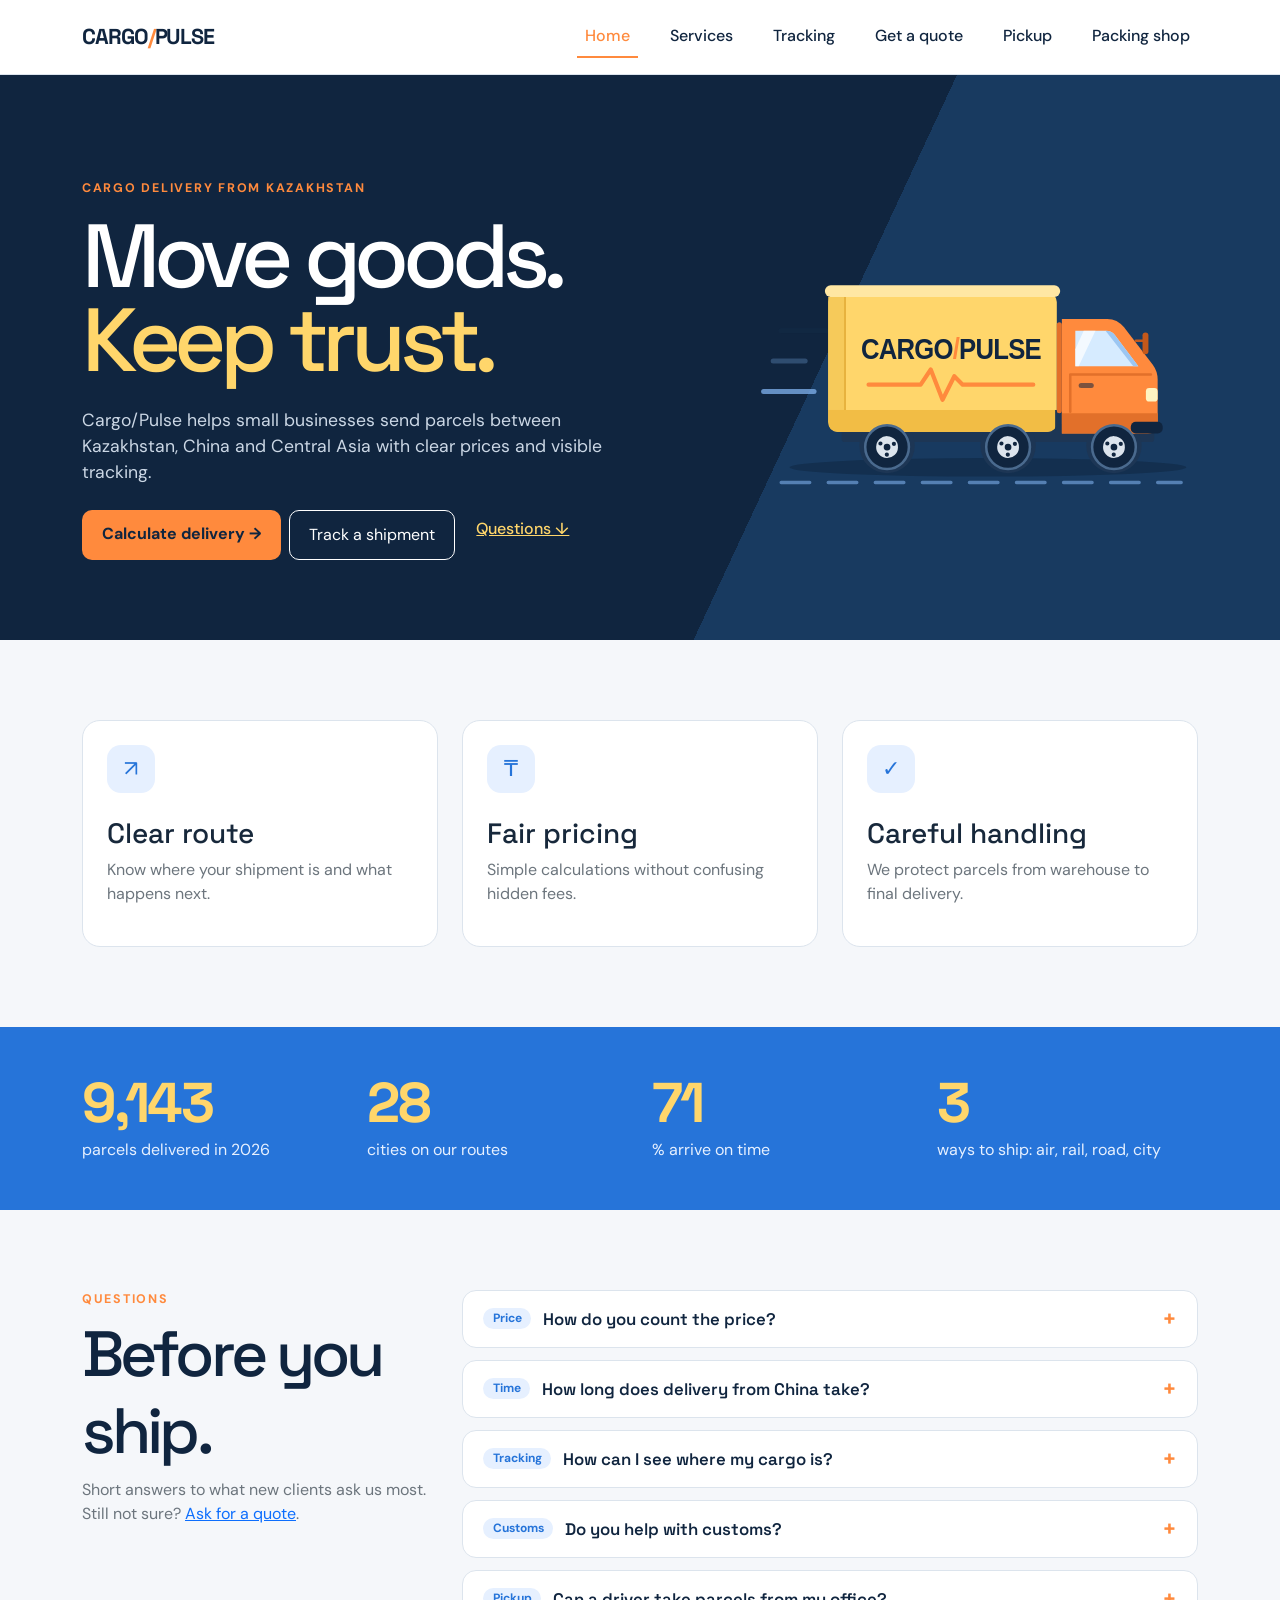
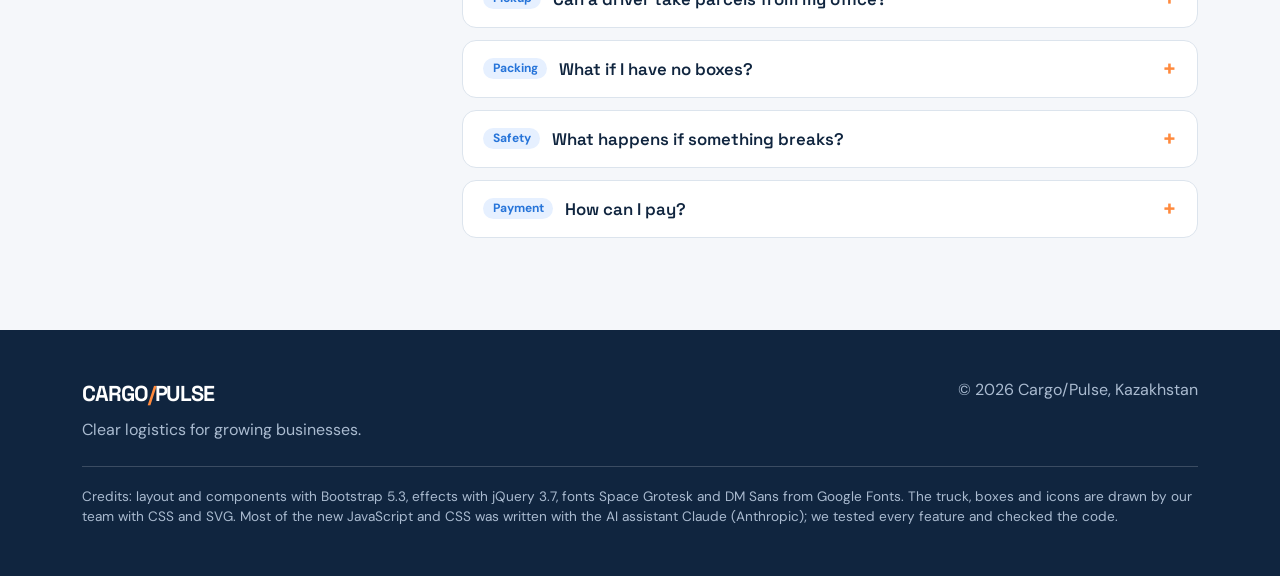
==== index.html @ 3cf1cf01 "Replace the truck on Home with a new SVG drawing" ====
<!doctype html>
<html lang="en">
<head>
    <meta charset="utf-8">
    <meta name="viewport" content="width=device-width, initial-scale=1">

    <meta
        name="description"
        content="Cargo/Pulse cargo delivery service for Kazakhstan and Central Asia"
    >

    <title>Home — Cargo/Pulse</title>

    <link
        href="https://cdn.jsdelivr.net/npm/bootstrap@5.3.3/dist/css/bootstrap.min.css"
        rel="stylesheet"
    >

    <link rel="icon" href="images/favicon.svg" type="image/svg+xml">

    <link rel="stylesheet" href="css/style.css">
    <link rel="stylesheet" href="css/home.css">
</head>

<body>

    <nav class="navbar navbar-expand-lg sticky-top" aria-label="Main navigation">
        <div class="container py-2">

            <a class="navbar-brand brand" href="index.html">
                CARGO<span>/</span>PULSE
            </a>

            <button
                class="navbar-toggler"
                type="button"
                data-bs-toggle="collapse"
                data-bs-target="#mainNav"
                aria-controls="mainNav"
                aria-expanded="false"
                aria-label="Open the menu"
            >
                <span class="navbar-toggler-icon"></span>
            </button>

            <div class="collapse navbar-collapse" id="mainNav">
                <div class="navbar-nav ms-auto main-navigation">
                    <a class="nav-link active" href="index.html" aria-current="page">
                        Home
                    </a>

                    <a class="nav-link" href="services.html">
                        Services
                    </a>

                    <a class="nav-link" href="tracking.html">
                        Tracking
                    </a>

                    <a class="nav-link" href="quote.html">
                        Get a quote
                    </a>

                    <a class="nav-link" href="pickup.html">
                        Pickup
                    </a>

                    <a class="nav-link" href="shop.html">
                        Packing shop
                    </a>
                </div>
            </div>

        </div>
    </nav>

    <main>

        <section class="hero">
            <div class="container">
                <div class="row align-items-center g-5">

                    <div class="col-lg-7">
                        <div class="eyebrow mb-3">
                            Cargo delivery from Kazakhstan
                        </div>

                        <h1>
                            Move goods.<br>
                            <span>Keep trust.</span>
                        </h1>

                        <p class="mt-4">
                            Cargo/Pulse helps small businesses send parcels
                            between Kazakhstan, China and Central Asia with
                            clear prices and visible tracking.
                        </p>

                        <div class="d-flex flex-wrap gap-2 mt-4">
                            <a class="btn btn-orange" href="quote.html">
                                Calculate delivery →
                            </a>

                            <a
                                class="btn btn-outline-light"
                                href="tracking.html"
                            >
                                Track a shipment
                            </a>

                            <a class="btn hero-link js-scroll" href="#faq">
                                Questions ↓
                            </a>
                        </div>
                    </div>

                    <div class="col-lg-5">
                        <div class="truck-art">
                            <img
                                src="images/truck.svg"
                                alt="Cargo/Pulse delivery truck with a yellow box and an orange cab"
                                width="520"
                                height="300"
                            >
                        </div>
                    </div>

                </div>
            </div>
        </section>

        <section class="section">
            <div class="container">
                <div class="row g-4">

                    <div class="col-md-4">
                        <div class="cardx">
                            <div class="icon" aria-hidden="true">
                                ↗
                            </div>

                            <h2 class="h3 mt-4">
                                Clear route
                            </h2>

                            <p class="text-secondary">
                                Know where your shipment is and what happens
                                next.
                            </p>
                        </div>
                    </div>

                    <div class="col-md-4">
                        <div class="cardx">
                            <div class="icon" aria-hidden="true">
                                ₸
                            </div>

                            <h2 class="h3 mt-4">
                                Fair pricing
                            </h2>

                            <p class="text-secondary">
                                Simple calculations without confusing hidden
                                fees.
                            </p>
                        </div>
                    </div>

                    <div class="col-md-4">
                        <div class="cardx">
                            <div class="icon" aria-hidden="true">
                                ✓
                            </div>

                            <h2 class="h3 mt-4">
                                Careful handling
                            </h2>

                            <p class="text-secondary">
                                We protect parcels from warehouse to final
                                delivery.
                            </p>
                        </div>
                    </div>

                </div>
            </div>
        </section>

        <section class="stats" aria-labelledby="statsTitle">
            <div class="container">
                <h2 class="visually-hidden" id="statsTitle">
                    Cargo/Pulse in numbers
                </h2>

                <div class="stats-grid">
                    <div class="stat">
                        <span class="stat-number" data-target="12480">0</span>
                        <span class="stat-label">parcels delivered in 2026</span>
                    </div>

                    <div class="stat">
                        <span class="stat-number" data-target="38">0</span>
                        <span class="stat-label">cities on our routes</span>
                    </div>

                    <div class="stat">
                        <span class="stat-number" data-target="97">0</span>
                        <span class="stat-label">% arrive on time</span>
                    </div>

                    <div class="stat">
                        <span class="stat-number" data-target="4">0</span>
                        <span class="stat-label">ways to ship: air, rail, road, city</span>
                    </div>
                </div>
            </div>
        </section>

        <section class="section" id="faq">
            <div class="container">
                <div class="row g-4">

                    <div class="col-lg-4">
                        <div class="eyebrow mb-2">
                            Questions
                        </div>

                        <h2 class="section-title">
                            Before you ship.
                        </h2>

                        <p class="text-secondary">
                            Short answers to what new clients ask us most.
                            Still not sure? <a href="quote.html">Ask for a quote</a>.
                        </p>
                    </div>

                    <div class="col-lg-8">
                        <div class="faq" id="faqList"></div>
                    </div>

                </div>
            </div>
        </section>

    </main>

    <footer class="footer">
        <div class="container">
            <div class="d-flex flex-column flex-md-row justify-content-between gap-3">
                <div>
                    <div class="brand footer-brand">
                        CARGO<span>/</span>PULSE
                    </div>

                    <div class="muted mt-2">
                        Clear logistics for growing businesses.
                    </div>
                </div>

                <div class="muted">
                    © 2026 Cargo/Pulse, Kazakhstan
                </div>
            </div>

            <p class="credits muted mb-0">
                Credits: layout and components with Bootstrap 5.3, effects with
                jQuery 3.7, fonts Space Grotesk and DM Sans from Google Fonts.
                The truck, boxes and icons are drawn by our team with CSS and SVG.
                Most of the new JavaScript and CSS was written with the AI
                assistant Claude (Anthropic); we tested every feature and checked the code.
            </p>
        </div>
    </footer>

    <button class="to-top" id="toTop" type="button" aria-label="Back to top">↑</button>

    <script src="https://cdn.jsdelivr.net/npm/bootstrap@5.3.3/dist/js/bootstrap.bundle.min.js"></script>
    <script src="https://code.jquery.com/jquery-3.7.1.min.js"></script>
    <script src="js/main.js"></script>
    <script src="js/home.js"></script>

</body>
</html>
---- css/style.css ----
@import url('https://fonts.googleapis.com/css2?family=DM+Sans:wght@400;500;700&family=Space+Grotesk:wght@500;600;700&display=swap');

:root {
    --navy: #10253f;
    --blue: #2674d9;
    --orange: #ff8a3d;
    --cream: #f5f7fa;
    --white: #ffffff;
    --text: #17283b;
    --muted: #667589;
    --line: #dce4ed;
    --yellow: #ffd66b;
    --error: #c2410c;
    --error-bg: #fff1e8;
    --success: #18794e;
    --success-bg: #e8f6ee;
    --success-line: #b7e2c9;
    --heading: #10253f;
    --surface: #ffffff;
    --deep: #10253f;
    --deep-2: #183a60;
    --on-deep: #ffffff;
    --on-deep-muted: #cbd7e5;
    --on-deep-faint: #aabbd0;
    --on-deep-line: rgba(255, 255, 255, 0.18);
    --on-accent: #10253f;
    --orange-hover: #ff9b5c;
    --orange-glow: rgba(255, 138, 61, 0.35);
    --orange-tint: #fff6ee;
    --soft-blue: #e6f0ff;
    --warn-text: #9b510f;
    --warn-bg: #fff0d9;
    --error-on-deep: #ffb48a;
    --focus-glow: rgba(38, 116, 217, 0.15);
    --check: #10253f;
    --link: #2674d9;
    --shadow: rgba(16, 37, 63, 0.1);
}

* {
    box-sizing: border-box;
}

body {
    margin: 0;
    background: var(--cream);
    color: var(--text);
    font-family: 'DM Sans', sans-serif;
}

h1,
h2,
h3,
.brand {
    font-family: 'Space Grotesk', sans-serif;
}

a:focus-visible,
button:focus-visible,
input:focus-visible,
select:focus-visible,
textarea:focus-visible,
[tabindex]:focus-visible,
.btn:focus-visible,
.nav-link:focus-visible,
.navbar-toggler:focus-visible {
    outline: 3px solid var(--blue);
    outline-offset: 3px;
    box-shadow: none;
}

.hero a:focus-visible {
    outline-color: var(--yellow);
}

.btn-orange:focus-visible,
.btn-orange:active {
    color: var(--navy) !important;
    background: var(--orange) !important;
}

.btn-outline-light:focus-visible,
.btn-outline-light:active {
    color: var(--white) !important;
    background: transparent !important;
}

.navbar {
    background: var(--white);
    border-bottom: 1px solid var(--line);
}

.brand {
    color: var(--navy) !important;
    font-size: 1.35rem;
    font-weight: 700;
    letter-spacing: -0.05em;
    text-decoration: none;
}

.brand span {
    color: var(--orange);
}

.footer-brand {
    color: var(--on-deep) !important;
}

.nav-link {
    color: var(--heading) !important;
    font-weight: 500;
    text-decoration: none;
    border-bottom: 2px solid transparent;
    transition: color 0.2s, border-color 0.2s;
}

.nav-link:hover {
    color: var(--orange) !important;
}

.nav-link.active {
    color: var(--orange) !important;
    border-bottom-color: var(--orange);
}

.main-navigation {
    display: flex;
    align-items: center;
    gap: 1.5rem;
}

.navbar-toggler {
    border: 1px solid var(--line);
    border-radius: 10px;
}

.navbar-toggler:focus {
    box-shadow: none;
}

.hero {
    overflow: hidden;
    padding: 6.5rem 0 5rem;
    color: var(--on-deep);
    background:
        linear-gradient(
            115deg,
            var(--deep) 0 62%,
            var(--deep-2) 62%
        );
}

.eyebrow {
    color: var(--orange);
    font-size: 0.78rem;
    font-weight: 700;
    letter-spacing: 0.14em;
    text-transform: uppercase;
}

.hero h1 {
    font-size: clamp(3rem, 7vw, 6.5rem);
    line-height: 0.94;
    letter-spacing: -0.07em;
}

.hero h1 span {
    color: var(--yellow);
}

.hero p {
    max-width: 550px;
    color: var(--on-deep-muted);
    font-size: 1.1rem;
}

.btn-orange {
    display: inline-block;
    padding: 0.8rem 1.25rem;
    border: 0;
    border-radius: 10px;
    color: var(--on-accent);
    background: var(--orange);
    font-weight: 700;
    text-decoration: none;
    transition: background 0.2s, transform 0.2s, box-shadow 0.2s;
}

.btn-orange:hover {
    color: var(--on-accent);
    background: var(--orange-hover);
    transform: translateY(-2px);
    box-shadow: 0 6px 16px var(--orange-glow);
}

.btn-orange:disabled {
    color: var(--muted);
    background: var(--line);
    transform: none;
    box-shadow: none;
}

.btn-outline-light {
    display: inline-block;
    padding: 0.75rem 1.2rem;
    border: 1px solid var(--on-deep);
    border-radius: 10px;
    color: var(--on-deep);
    text-decoration: none;
    transition: background 0.2s, color 0.2s;
}

.btn-outline-light:hover {
    color: var(--deep);
    background: var(--on-deep);
}

.btn-soft {
    padding: 0.5rem 0.95rem;
    border: 1px solid var(--line);
    border-radius: 999px;
    color: var(--heading);
    background: var(--surface);
    font-weight: 500;
    transition: border-color 0.2s, background 0.2s, color 0.2s;
}

.btn-soft:hover {
    border-color: var(--orange);
    color: var(--orange);
}

.btn-soft.selected {
    border-color: var(--heading);
    color: var(--surface);
    background: var(--heading);
}

.truck-art {
    margin: 0;
}

.truck-art img {
    display: block;
    width: 100%;
    max-width: 520px;
    height: auto;
    margin: 0 auto;
}

@media (prefers-reduced-motion: no-preference) {
    .truck-art img {
        animation: truck-arrive 0.9s ease-out both;
    }
}

@keyframes truck-arrive {
    from {
        opacity: 0;
        transform: translateX(-60px);
    }
}

.section {
    padding: 5rem 0;
}

.section-title {
    color: var(--heading);
    font-size: clamp(2.2rem, 5vw, 4rem);
    letter-spacing: -0.06em;
}

.cardx {
    height: 100%;
    padding: 1.5rem;
    border: 1px solid var(--line);
    border-radius: 18px;
    background: var(--surface);
    transition: 0.25s;
}

.cardx:hover {
    box-shadow: 0 12px 30px var(--shadow);
    transform: translateY(-6px);
}

form.cardx:hover,
.cardx.no-lift:hover {
    transform: none;
}

form.cardx {
    height: auto;
}

.icon {
    display: grid;
    width: 48px;
    height: 48px;
    place-items: center;
    border-radius: 14px;
    color: var(--blue);
    background: var(--soft-blue);
    font-size: 1.4rem;
}

.tag {
    display: inline-block;
    padding: 0.3rem 0.7rem;
    border-radius: 999px;
    color: var(--warn-text);
    background: var(--warn-bg);
    font-size: 0.78rem;
    font-weight: 700;
}

.price {
    color: var(--heading);
    font: 700 2rem 'Space Grotesk';
}

.form-label {
    color: var(--heading);
    font-weight: 500;
}

.form-control,
.form-select {
    padding: 0.8rem;
    border: 1px solid var(--line);
    border-radius: 10px;
}

.form-control:focus,
.form-select:focus {
    border-color: var(--blue);
    box-shadow: 0 0 0 0.2rem var(--focus-glow);
}

.form-control.is-invalid,
.form-select.is-invalid {
    border-color: var(--error);
    background-color: var(--error-bg);
}

.form-control.is-valid,
.form-select.is-valid {
    border-color: var(--success);
}

.form-control.is-invalid,
.form-control.is-valid {
    background-image: none;
}

.form-select.is-invalid,
.form-select.is-valid {
    --bs-form-select-bg-icon: none;
}

.form-check-input.is-invalid {
    border-color: var(--error);
}

.form-check-input:checked {
    border-color: var(--check);
    background-color: var(--check);
}

.invalid-feedback {
    color: var(--error);
    font-size: 0.88rem;
    font-weight: 500;
}

.success-box {
    display: none;
    padding: 1.25rem 1.5rem;
    border: 1px solid var(--success-line);
    border-left: 6px solid var(--success);
    border-radius: 14px;
    color: var(--success);
    background: var(--success-bg);
}

.success-box h2,
.success-box h3 {
    color: var(--success);
}

.empty-state {
    padding: 2.5rem 1.5rem;
    border: 2px dashed var(--line);
    border-radius: 18px;
    color: var(--muted);
    background: var(--surface);
    text-align: center;
}

.empty-state strong {
    display: block;
    margin-bottom: 0.35rem;
    color: var(--heading);
    font-family: 'Space Grotesk', sans-serif;
    font-size: 1.25rem;
}

.table {
    --bs-table-bg: transparent;
}

.table thead {
    color: var(--on-deep);
    background: var(--deep);
}

.table > :not(caption) > * > * {
    padding: 1rem;
}

.footer {
    padding: 3rem 0;
    color: var(--on-deep);
    background: var(--deep);
}

.muted {
    color: var(--muted);
}

.footer .muted {
    color: var(--on-deep-faint);
}

.credits {
    margin-top: 1.5rem;
    padding-top: 1.25rem;
    border-top: 1px solid var(--on-deep-line);
    font-size: 0.85rem;
}

.page-head {
    padding: 5rem 0 2rem;
    background: var(--surface);
}

.to-top {
    position: fixed;
    right: 1rem;
    bottom: 1rem;
    z-index: 20;
    display: none;
    width: 46px;
    height: 46px;
    border: 0;
    border-radius: 50%;
    color: var(--on-accent);
    background: var(--orange);
    font-size: 1.2rem;
    font-weight: 700;
    box-shadow: 0 6px 16px var(--shadow);
    transition: transform 0.2s;
}

.to-top:hover {
    transform: translateY(-3px);
}

@media (max-width: 991px) {
    .main-navigation {
        align-items: flex-start;
        gap: 0.25rem;
        padding: 0.75rem 0 0.5rem;
    }

    .nav-link.active {
        padding-left: 0.6rem !important;
        border-bottom-color: transparent;
        border-left: 3px solid var(--orange);
    }
}

@media (max-width: 767px) {
    .hero {
        padding: 4.5rem 0 3.5rem;
        background: var(--deep);
    }

    .hero h1 {
        font-size: 3.5rem;
    }

    .truck-art {
        margin-top: 2rem;
    }

    .truck-art img {
        max-width: 380px;
    }

    .section {
        padding: 3.5rem 0;
    }

    .page-head {
        padding: 3rem 0 1.5rem;
    }
}

@media (prefers-reduced-motion: reduce) {
    .cardx,
    .btn-orange {
        transition: none;
    }
}
---- css/home.css ----
.hero-link {
    color: var(--yellow);
    font-weight: 500;
    text-decoration: underline;
}

.hero-link:hover {
    color: var(--orange);
}

.stats {
    padding: 3rem 0;
    color: var(--white);
    background: var(--blue);
}

.stats-grid {
    display: grid;
    grid-template-columns: repeat(2, 1fr);
    gap: 1.5rem;
}

.stat {
    display: flex;
    flex-direction: column;
}

.stat-number {
    color: var(--yellow);
    font: 700 clamp(2.2rem, 6vw, 3.5rem) 'Space Grotesk', sans-serif;
    letter-spacing: -0.04em;
    line-height: 1;
}

.stat-label {
    margin-top: 0.4rem;
    color: #e6f0ff;
}

.faq-item {
    margin-bottom: 0.75rem;
    overflow: hidden;
    border: 1px solid var(--line);
    border-radius: 14px;
    background: var(--white);
    transition: border-color 0.2s;
}

.faq-item:hover {
    border-color: var(--orange);
}

.faq-item h3 {
    margin: 0;
    font-size: 1.05rem;
}

.faq-question {
    display: flex;
    align-items: center;
    gap: 0.75rem;
    width: 100%;
    padding: 1rem 1.25rem;
    border: 0;
    color: var(--navy);
    background: none;
    font-family: 'Space Grotesk', sans-serif;
    font-weight: 600;
    text-align: left;
}

.faq-topic {
    flex-shrink: 0;
    padding: 0.2rem 0.6rem;
    border-radius: 999px;
    color: var(--blue);
    background: #e6f0ff;
    font-family: 'DM Sans', sans-serif;
    font-size: 0.75rem;
    font-weight: 700;
}

.faq-sign {
    margin-left: auto;
    color: var(--orange);
    font-size: 1.5rem;
    line-height: 1;
    transition: transform 0.25s;
}

.faq-question[aria-expanded="true"] .faq-sign {
    transform: rotate(45deg);
}

.faq-answer {
    display: none;
    padding: 0 1.25rem 0.25rem;
    color: var(--muted);
}

@media (min-width: 768px) {
    .stats-grid {
        grid-template-columns: repeat(4, 1fr);
    }
}

@media (max-width: 575px) {
    .faq-topic {
        display: none;
    }
}
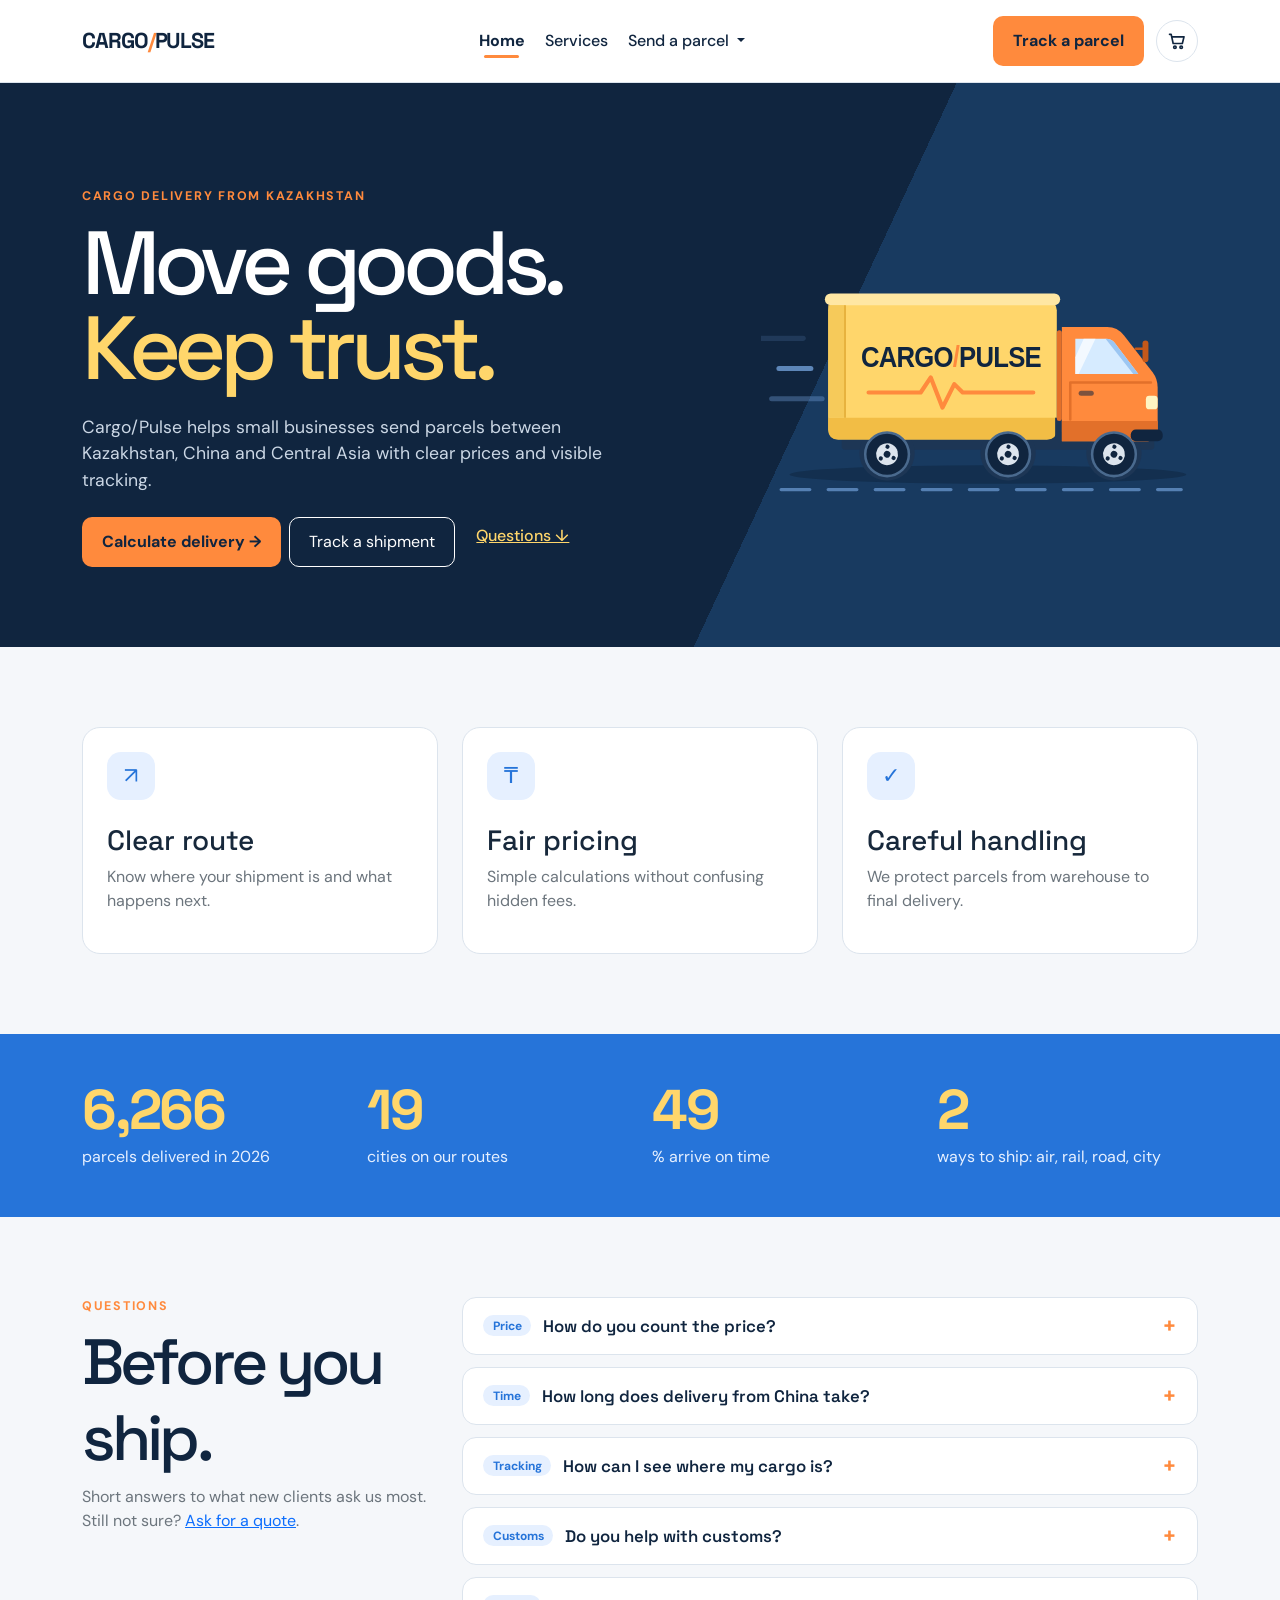
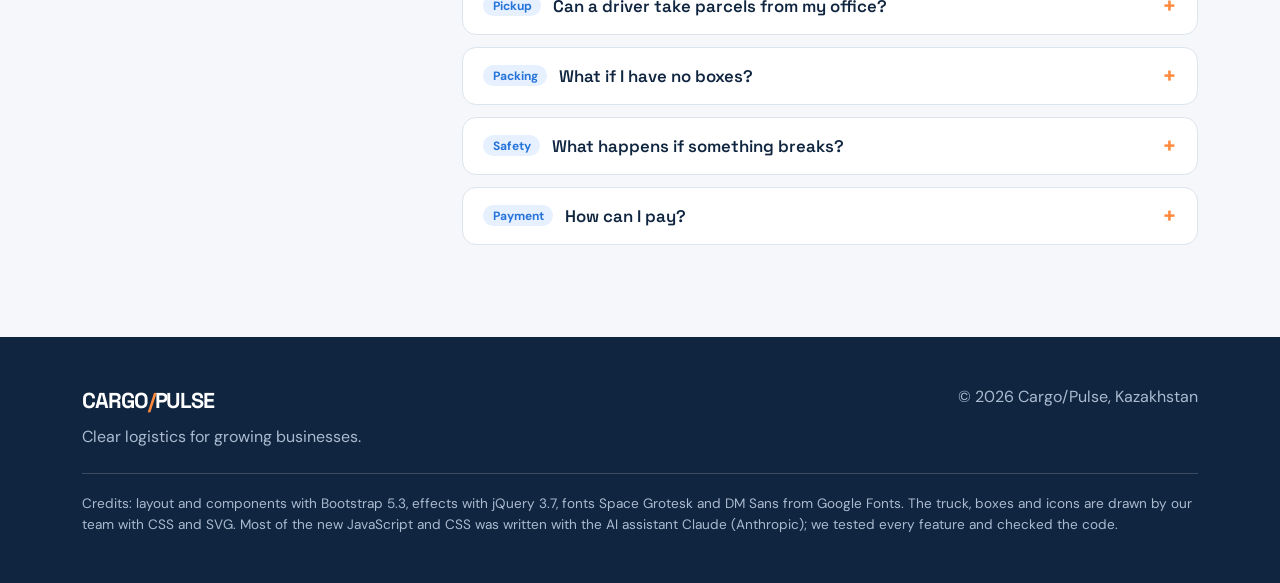
==== commit 633221a2: "Simplify the menu: Home, Services, Send a parcel and Track a parcel" ====
--- a/index.html
+++ b/index.html
@@ -24,50 +24,65 @@
 
 <body>
 
-    <nav class="navbar navbar-expand-lg sticky-top" aria-label="Main navigation">
+    <nav class="navbar navbar-expand-lg sticky-top site-nav" aria-label="Main menu">
         <div class="container py-2">
 
             <a class="navbar-brand brand" href="index.html">
                 CARGO<span>/</span>PULSE
             </a>
 
-            <button
-                class="navbar-toggler"
-                type="button"
-                data-bs-toggle="collapse"
-                data-bs-target="#mainNav"
-                aria-controls="mainNav"
-                aria-expanded="false"
-                aria-label="Open the menu"
-            >
-                <span class="navbar-toggler-icon"></span>
-            </button>
+            <div class="nav-tools order-lg-last">
+                <a class="tool-btn" href="shop.html#cartTitle">
+                    <svg viewBox="0 0 24 24" fill="none" stroke="currentColor" stroke-width="2" stroke-linecap="round" stroke-linejoin="round" aria-hidden="true">
+                        <path d="M3 4h2l2.4 11h11l2-8H6.2"/>
+                        <circle cx="9.5" cy="19.5" r="1.5"/>
+                        <circle cx="17" cy="19.5" r="1.5"/>
+                    </svg>
+                    <span class="visually-hidden">Cart</span>
+                </a>
+
+                <button class="navbar-toggler" type="button" data-bs-toggle="collapse" data-bs-target="#mainNav" aria-controls="mainNav" aria-expanded="false" aria-label="Open the menu">
+                    <span class="navbar-toggler-icon"></span>
+                </button>
+            </div>
 
             <div class="collapse navbar-collapse" id="mainNav">
-                <div class="navbar-nav ms-auto main-navigation">
-                    <a class="nav-link active" href="index.html" aria-current="page">
-                        Home
-                    </a>
-
-                    <a class="nav-link" href="services.html">
-                        Services
-                    </a>
-
-                    <a class="nav-link" href="tracking.html">
-                        Tracking
-                    </a>
-
-                    <a class="nav-link" href="quote.html">
-                        Get a quote
-                    </a>
-
-                    <a class="nav-link" href="pickup.html">
-                        Pickup
-                    </a>
-
-                    <a class="nav-link" href="shop.html">
-                        Packing shop
-                    </a>
+                <ul class="navbar-nav mx-lg-auto">
+                    <li class="nav-item">
+                        <a class="nav-link active" href="index.html" aria-current="page">Home</a>
+                    </li>
+                    <li class="nav-item">
+                        <a class="nav-link" href="services.html">Services</a>
+                    </li>
+                    <li class="nav-item dropdown">
+                        <button class="nav-link dropdown-toggle" type="button" data-bs-toggle="dropdown" aria-expanded="false">
+                            Send a parcel
+                        </button>
+                        <ul class="dropdown-menu">
+                            <li>
+                                <a class="dropdown-item" href="quote.html">
+                                    Get a price
+                                    <small>See the cost before you send</small>
+                                </a>
+                            </li>
+                            <li>
+                                <a class="dropdown-item" href="pickup.html">
+                                    Book a pickup
+                                    <small>A courier comes to your door</small>
+                                </a>
+                            </li>
+                            <li>
+                                <a class="dropdown-item" href="shop.html">
+                                    Packing shop
+                                    <small>Boxes, tape and bubble wrap</small>
+                                </a>
+                            </li>
+                        </ul>
+                    </li>
+                </ul>
+
+                <div class="nav-actions">
+                    <a class="btn btn-orange nav-cta" href="tracking.html">Track a parcel</a>
                 </div>
             </div>
 
--- a/css/style.css
+++ b/css/style.css
@@ -35,6 +35,8 @@
     --check: #10253f;
     --link: #2674d9;
     --shadow: rgba(16, 37, 63, 0.1);
+    --nav-hover: #eef4fb;
+    --nav-toggler-icon: url("data:image/svg+xml,%3csvg xmlns='http://www.w3.org/2000/svg' viewBox='0 0 30 30'%3e%3cpath stroke='%2310253f' stroke-linecap='round' stroke-width='2.4' d='M5 8h20M5 15h20M5 22h20'/%3e%3c/svg%3e");
 }
 
 * {
@@ -85,51 +87,148 @@
     background: transparent !important;
 }
 
-.navbar {
-    background: var(--white);
+.site-nav {
+    --bs-navbar-color: var(--heading);
+    --bs-navbar-hover-color: var(--heading);
+    --bs-navbar-active-color: var(--heading);
+    --bs-navbar-toggler-icon-bg: var(--nav-toggler-icon);
+    background: var(--surface);
     border-bottom: 1px solid var(--line);
 }
 
 .brand {
-    color: var(--navy) !important;
+    color: var(--heading);
     font-size: 1.35rem;
     font-weight: 700;
     letter-spacing: -0.05em;
     text-decoration: none;
 }
 
+.brand:hover {
+    color: var(--heading);
+}
+
 .brand span {
     color: var(--orange);
 }
 
-.footer-brand {
-    color: var(--on-deep) !important;
-}
-
-.nav-link {
-    color: var(--heading) !important;
+.footer-brand,
+.footer-brand:hover {
+    color: var(--on-deep);
+}
+
+.site-nav .nav-link {
+    position: relative;
+    padding: 0.5rem 0.85rem;
+    border-radius: 10px;
+    color: var(--heading);
     font-weight: 500;
-    text-decoration: none;
-    border-bottom: 2px solid transparent;
-    transition: color 0.2s, border-color 0.2s;
-}
-
-.nav-link:hover {
-    color: var(--orange) !important;
-}
-
-.nav-link.active {
-    color: var(--orange) !important;
-    border-bottom-color: var(--orange);
-}
-
-.main-navigation {
+}
+
+.site-nav .nav-link:hover,
+.site-nav .nav-link.show {
+    background: var(--nav-hover);
+}
+
+.site-nav .nav-link.active {
+    font-weight: 700;
+}
+
+.site-nav .nav-link.active::before {
+    position: absolute;
+    right: 0.85rem;
+    bottom: 0.15rem;
+    left: 0.85rem;
+    height: 3px;
+    border-radius: 3px;
+    background: var(--orange);
+    content: '';
+}
+
+.site-nav .dropdown-menu {
+    --bs-dropdown-bg: var(--surface);
+    --bs-dropdown-border-color: var(--line);
+    --bs-dropdown-link-color: var(--heading);
+    --bs-dropdown-link-hover-color: var(--heading);
+    --bs-dropdown-link-hover-bg: var(--nav-hover);
+    --bs-dropdown-link-active-color: var(--heading);
+    --bs-dropdown-link-active-bg: var(--nav-hover);
+    min-width: 17rem;
+    padding: 0.5rem;
+    border-radius: 14px;
+    box-shadow: 0 12px 30px var(--shadow);
+}
+
+.site-nav .dropdown-item {
+    padding: 0.6rem 0.8rem;
+    border-left: 3px solid transparent;
+    border-radius: 10px;
+    font-weight: 700;
+    white-space: normal;
+}
+
+.site-nav .dropdown-item small {
+    display: block;
+    color: var(--muted);
+    font-weight: 400;
+}
+
+.site-nav .dropdown-item.active {
+    border-left-color: var(--orange);
+}
+
+.nav-actions {
     display: flex;
     align-items: center;
-    gap: 1.5rem;
+    gap: 0.5rem;
+}
+
+.nav-cta {
+    padding: 0.55rem 1.1rem;
+}
+
+.nav-cta.active {
+    border-color: transparent;
+    color: var(--on-accent);
+    background: var(--orange);
+    box-shadow: 0 0 0 3px var(--surface), 0 0 0 5px var(--orange);
+}
+
+.nav-tools {
+    display: flex;
+    align-items: center;
+    gap: 0.4rem;
+    margin-left: auto;
+}
+
+.tool-btn {
+    position: relative;
+    display: inline-flex;
+    align-items: center;
+    justify-content: center;
+    width: 42px;
+    height: 42px;
+    padding: 0;
+    border: 1px solid var(--line);
+    border-radius: 50%;
+    color: var(--heading);
+    background: transparent;
+}
+
+.tool-btn:hover {
+    color: var(--heading);
+    background: var(--nav-hover);
+}
+
+.tool-btn svg {
+    width: 20px;
+    height: 20px;
 }
 
 .navbar-toggler {
+    width: 42px;
+    height: 42px;
+    padding: 0;
     border: 1px solid var(--line);
     border-radius: 10px;
 }
@@ -467,17 +566,49 @@
     transform: translateY(-3px);
 }
 
-@media (max-width: 991px) {
-    .main-navigation {
-        align-items: flex-start;
+@media (min-width: 992px) {
+    .site-nav .navbar-nav {
         gap: 0.25rem;
+    }
+
+    .nav-tools {
+        margin-left: 0.75rem;
+    }
+}
+
+@media (max-width: 991.98px) {
+    .site-nav .navbar-collapse {
         padding: 0.75rem 0 0.5rem;
     }
 
-    .nav-link.active {
-        padding-left: 0.6rem !important;
-        border-bottom-color: transparent;
-        border-left: 3px solid var(--orange);
+    .site-nav .nav-link {
+        padding-left: 1rem;
+    }
+
+    .site-nav .nav-link.active::before {
+        top: 0.5rem;
+        right: auto;
+        bottom: 0.5rem;
+        left: 0;
+        width: 3px;
+        height: auto;
+    }
+
+    .site-nav .dropdown-menu {
+        margin: 0.25rem 0 0.5rem;
+        box-shadow: none;
+    }
+
+    .nav-actions {
+        flex-direction: column;
+        align-items: stretch;
+        margin-top: 0.5rem;
+        padding-top: 0.75rem;
+        border-top: 1px solid var(--line);
+    }
+
+    .nav-cta {
+        text-align: center;
     }
 }
 
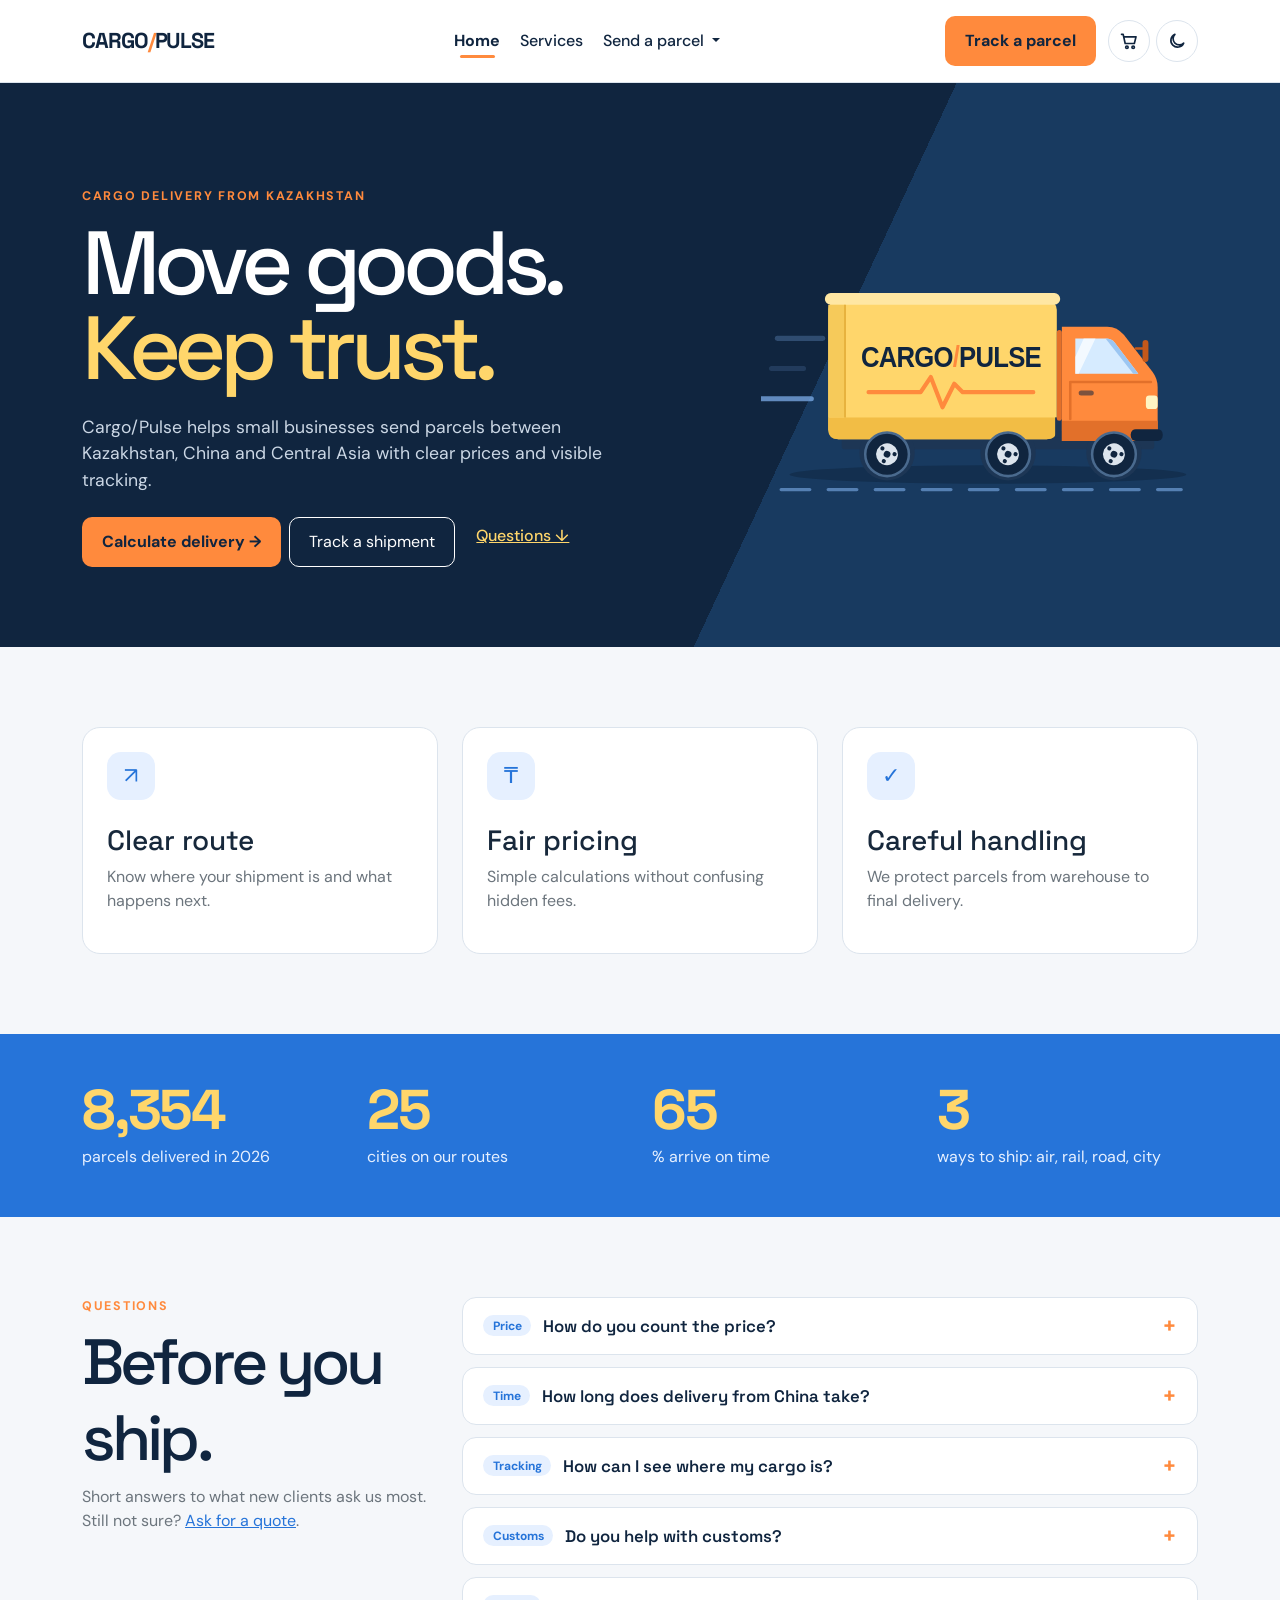
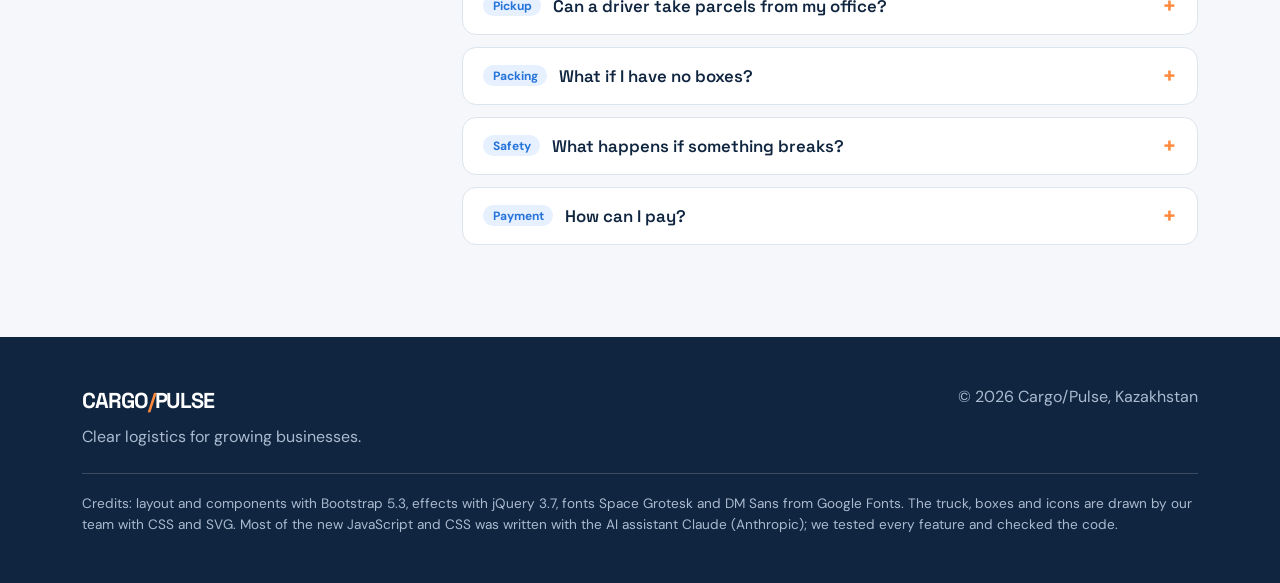
==== commit 0e3740e5: "Add the light and dark mode button to every page" ====
--- a/index.html
+++ b/index.html
@@ -20,6 +20,8 @@
 
     <link rel="stylesheet" href="css/style.css">
     <link rel="stylesheet" href="css/home.css">
+
+    <script src="js/theme.js"></script>
 </head>
 
 <body>
@@ -40,6 +42,16 @@
                     </svg>
                     <span class="visually-hidden">Cart</span>
                 </a>
+
+                <button class="tool-btn theme-toggle" id="themeToggle" type="button" aria-label="Dark mode" aria-pressed="false">
+                    <svg class="icon-moon" viewBox="0 0 24 24" fill="none" stroke="currentColor" stroke-width="2" stroke-linecap="round" stroke-linejoin="round" aria-hidden="true">
+                        <path d="M20 14.5A8 8 0 1 1 9.5 4a6.5 6.5 0 0 0 10.5 10.5z"/>
+                    </svg>
+                    <svg class="icon-sun" viewBox="0 0 24 24" fill="none" stroke="currentColor" stroke-width="2" stroke-linecap="round" aria-hidden="true">
+                        <circle cx="12" cy="12" r="4"/>
+                        <path d="M12 2v2M12 20v2M2 12h2M20 12h2M4.9 4.9l1.4 1.4M17.7 17.7l1.4 1.4M4.9 19.1l1.4-1.4M17.7 6.3l1.4-1.4"/>
+                    </svg>
+                </button>
 
                 <button class="navbar-toggler" type="button" data-bs-toggle="collapse" data-bs-target="#mainNav" aria-controls="mainNav" aria-expanded="false" aria-label="Open the menu">
                     <span class="navbar-toggler-icon"></span>
--- a/css/style.css
+++ b/css/style.css
@@ -39,6 +39,32 @@
     --nav-toggler-icon: url("data:image/svg+xml,%3csvg xmlns='http://www.w3.org/2000/svg' viewBox='0 0 30 30'%3e%3cpath stroke='%2310253f' stroke-linecap='round' stroke-width='2.4' d='M5 8h20M5 15h20M5 22h20'/%3e%3c/svg%3e");
 }
 
+html[data-theme="dark"] {
+    --cream: #0b1626;
+    --text: #d5dfea;
+    --muted: #9aabbf;
+    --line: #263a52;
+    --heading: #eef3f9;
+    --surface: #12223a;
+    --deep: #0f223b;
+    --deep-2: #17365a;
+    --orange-tint: #2a2018;
+    --soft-blue: #1a3152;
+    --warn-text: #ffc58f;
+    --warn-bg: #3a2914;
+    --error: #ff8f66;
+    --error-bg: #3a1d14;
+    --success: #5dd39b;
+    --success-bg: #10301f;
+    --success-line: #25603f;
+    --focus-glow: rgba(127, 178, 255, 0.25);
+    --check: #4d93ef;
+    --link: #7fb2ff;
+    --shadow: rgba(0, 0, 0, 0.45);
+    --nav-hover: #1a2d47;
+    --nav-toggler-icon: url("data:image/svg+xml,%3csvg xmlns='http://www.w3.org/2000/svg' viewBox='0 0 30 30'%3e%3cpath stroke='%23eef3f9' stroke-linecap='round' stroke-width='2.4' d='M5 8h20M5 15h20M5 22h20'/%3e%3c/svg%3e");
+}
+
 * {
     box-sizing: border-box;
 }
@@ -225,6 +251,25 @@
     height: 20px;
 }
 
+.theme-toggle .icon-sun,
+html[data-theme="dark"] .theme-toggle .icon-moon {
+    display: none;
+}
+
+html[data-theme="dark"] .theme-toggle .icon-sun {
+    display: block;
+}
+
+.form-control,
+.form-select {
+    color: var(--text);
+    background-color: var(--surface);
+}
+
+a {
+    color: var(--link);
+}
+
 .navbar-toggler {
     width: 42px;
     height: 42px;
@@ -399,7 +444,7 @@
     height: 48px;
     place-items: center;
     border-radius: 14px;
-    color: var(--blue);
+    color: var(--link);
     background: var(--soft-blue);
     font-size: 1.4rem;
 }
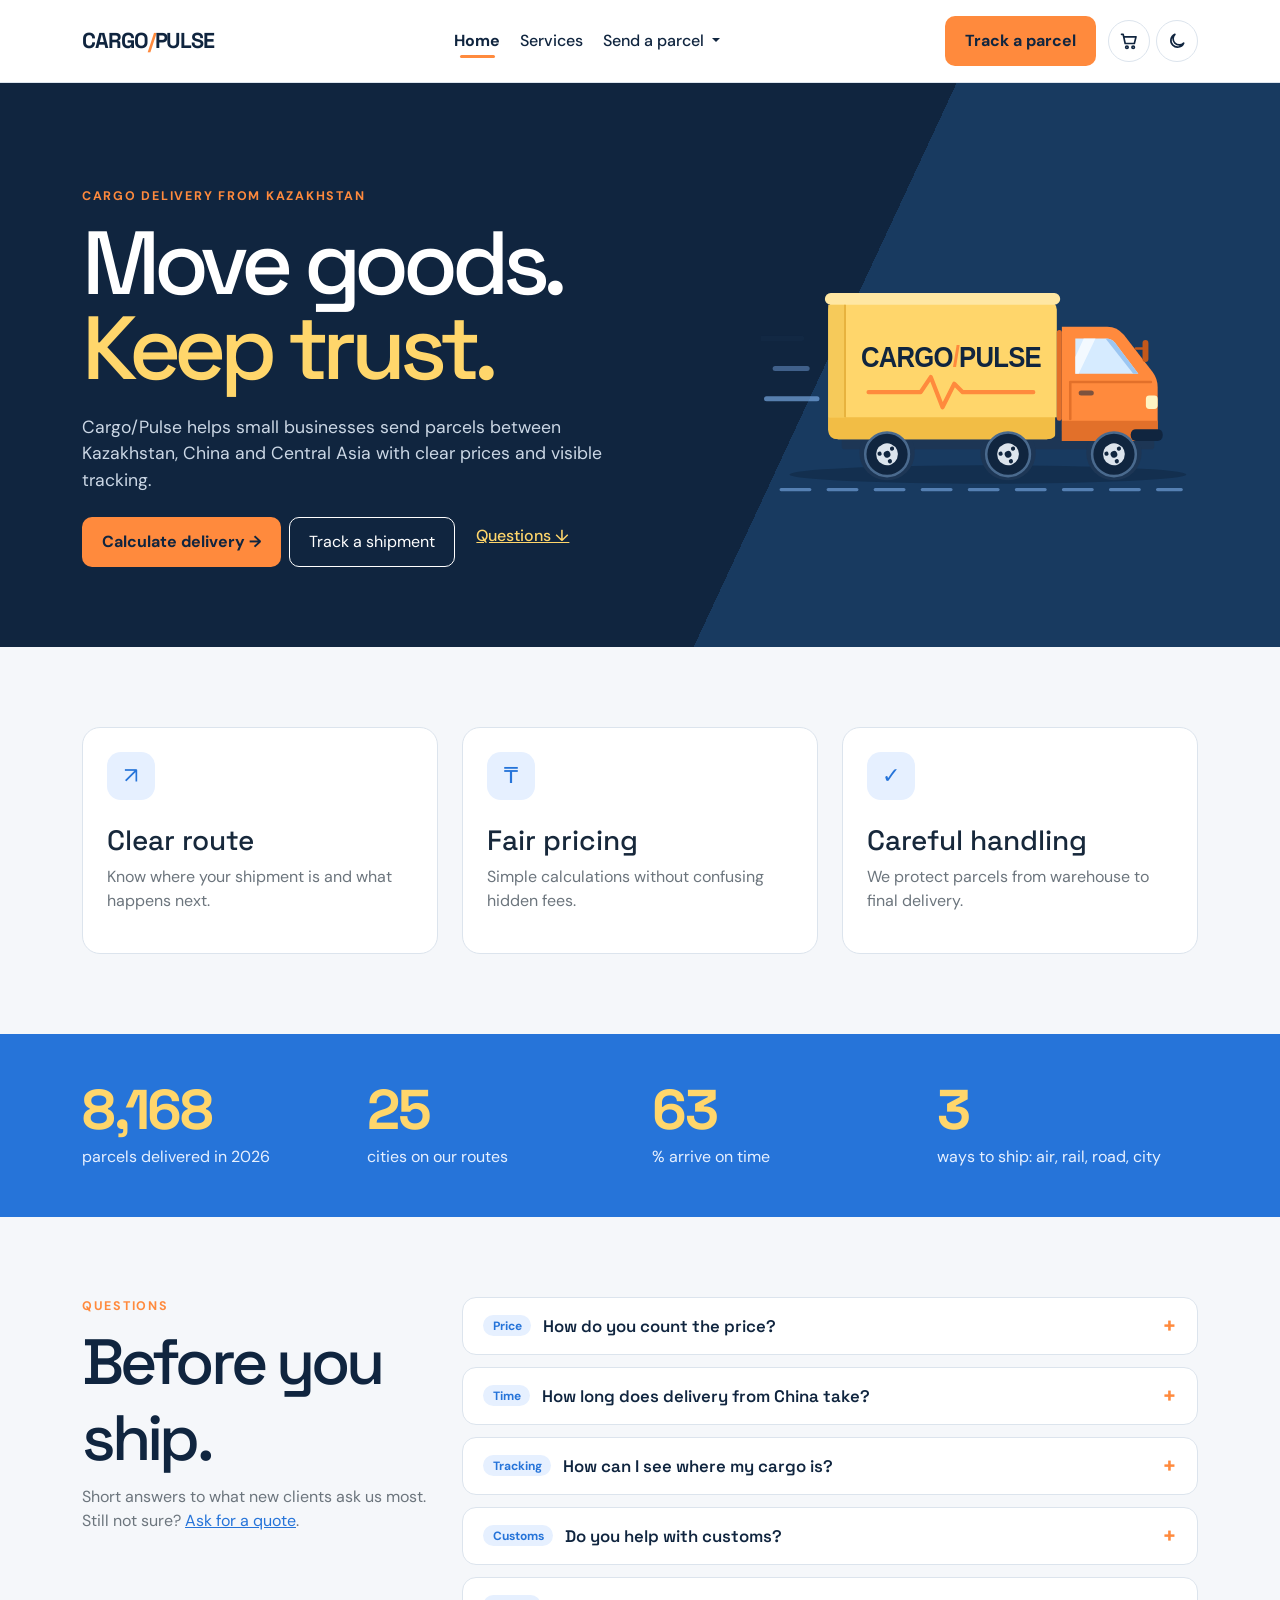
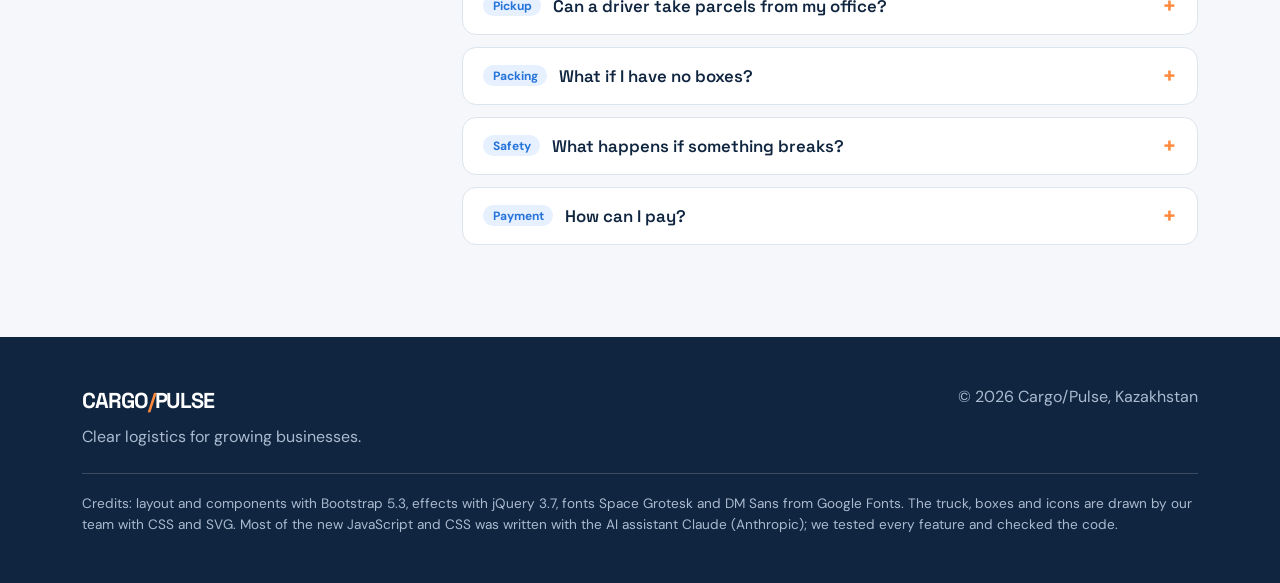
==== commit de9dc3cc: "Save the shop cart, add Clear cart and show the cart count in the menu" ====
--- a/index.html
+++ b/index.html
@@ -40,7 +40,8 @@
                         <circle cx="9.5" cy="19.5" r="1.5"/>
                         <circle cx="17" cy="19.5" r="1.5"/>
                     </svg>
-                    <span class="visually-hidden">Cart</span>
+                    <span class="visually-hidden">Cart, items:</span>
+                    <span class="cart-count" id="navCartCount">0</span>
                 </a>
 
                 <button class="tool-btn theme-toggle" id="themeToggle" type="button" aria-label="Dark mode" aria-pressed="false">
--- a/css/style.css
+++ b/css/style.css
@@ -251,6 +251,23 @@
     height: 20px;
 }
 
+.cart-count {
+    position: absolute;
+    top: -5px;
+    right: -6px;
+    min-width: 20px;
+    height: 20px;
+    padding: 0 5px;
+    border: 2px solid var(--surface);
+    border-radius: 999px;
+    color: var(--on-accent);
+    background: var(--orange);
+    font-size: 0.7rem;
+    font-weight: 700;
+    line-height: 16px;
+    text-align: center;
+}
+
 .theme-toggle .icon-sun,
 html[data-theme="dark"] .theme-toggle .icon-moon {
     display: none;
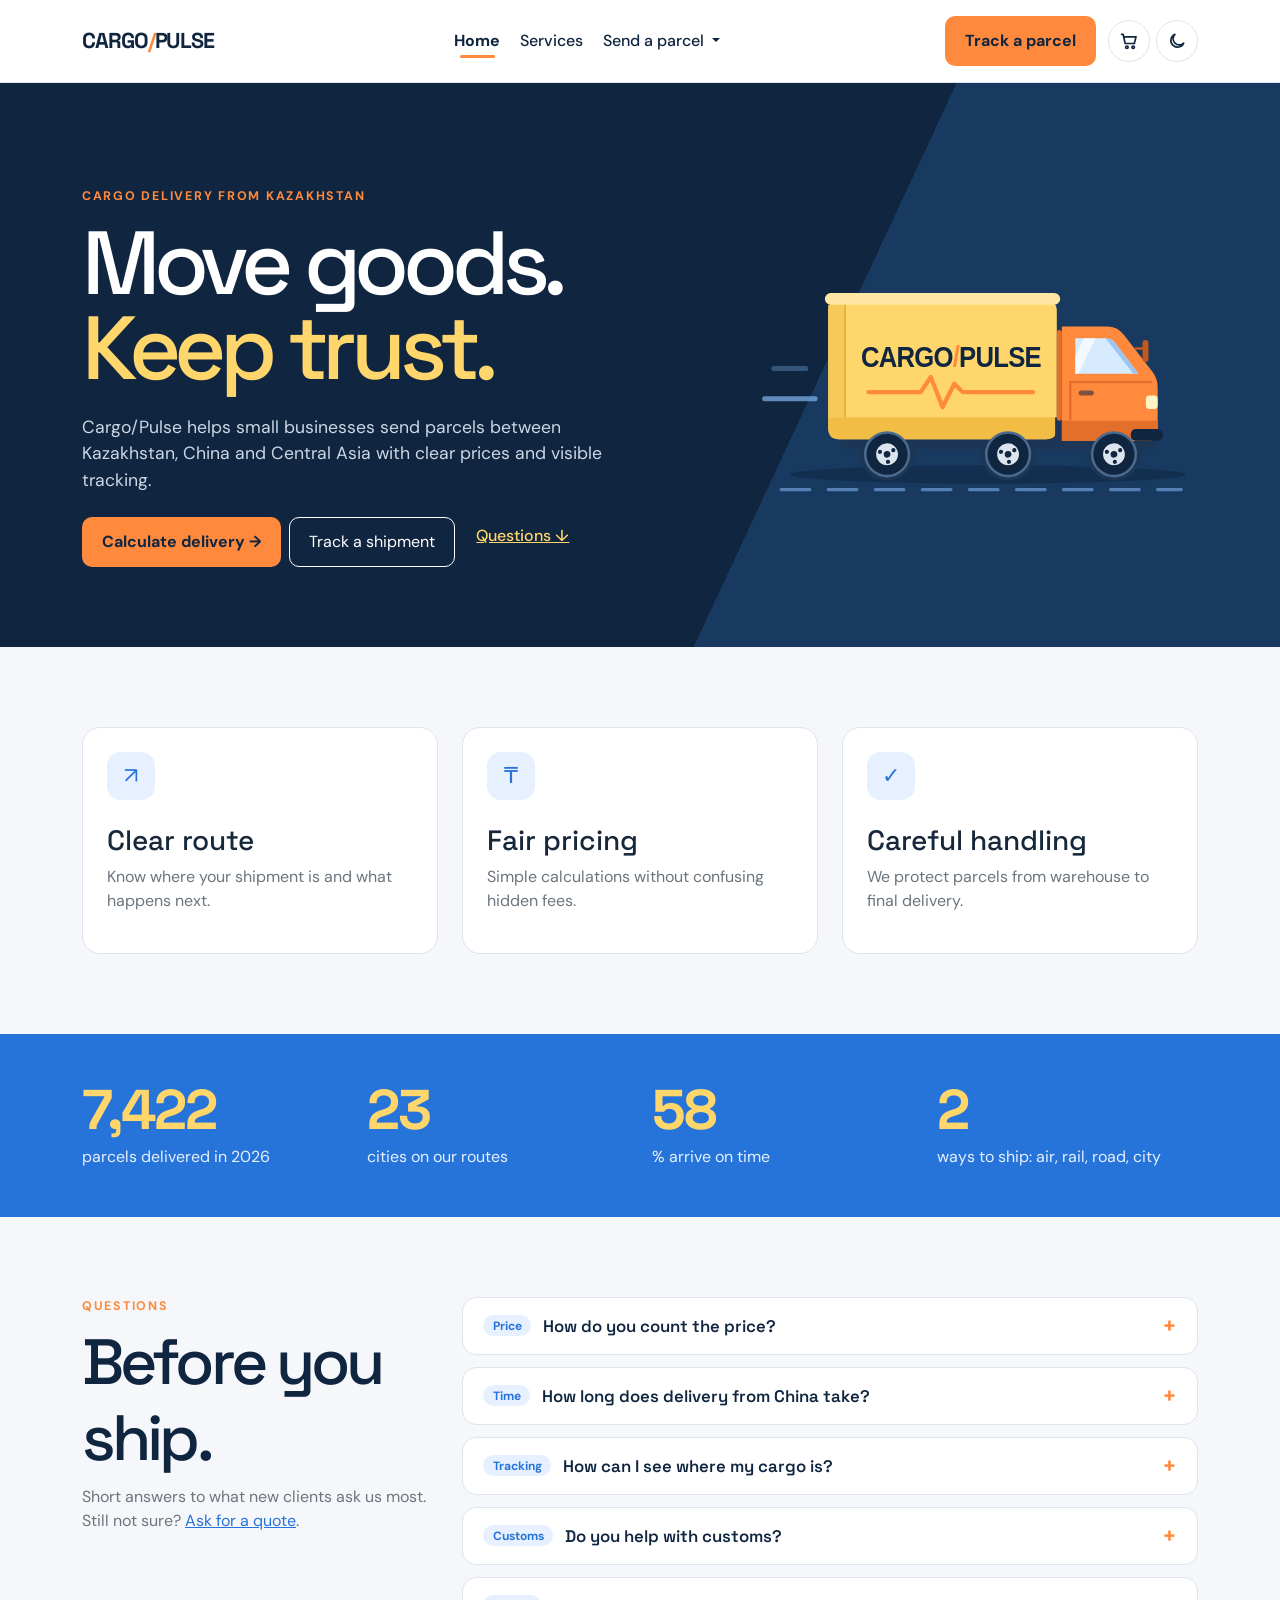
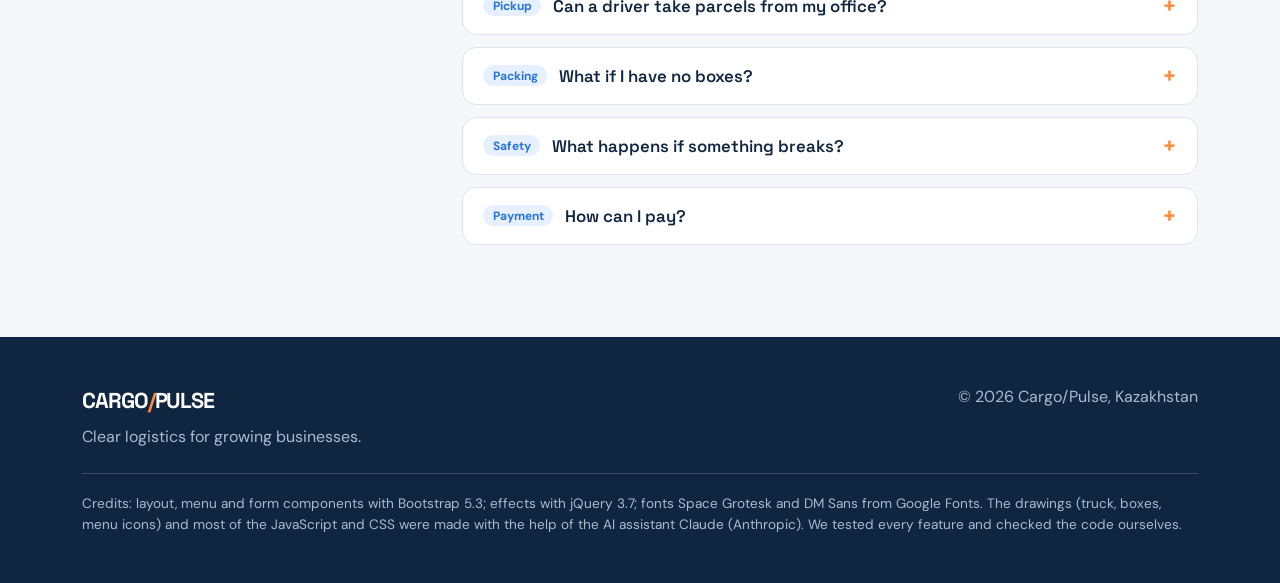
==== commit 56315ffb: "Update the credits and the README for the Final" ====
--- a/index.html
+++ b/index.html
@@ -294,11 +294,11 @@
             </div>
 
             <p class="credits muted mb-0">
-                Credits: layout and components with Bootstrap 5.3, effects with
-                jQuery 3.7, fonts Space Grotesk and DM Sans from Google Fonts.
-                The truck, boxes and icons are drawn by our team with CSS and SVG.
-                Most of the new JavaScript and CSS was written with the AI
-                assistant Claude (Anthropic); we tested every feature and checked the code.
+                Credits: layout, menu and form components with Bootstrap 5.3; effects
+                with jQuery 3.7; fonts Space Grotesk and DM Sans from Google Fonts.
+                The drawings (truck, boxes, menu icons) and most of the JavaScript
+                and CSS were made with the help of the AI assistant Claude (Anthropic).
+                We tested every feature and checked the code ourselves.
             </p>
         </div>
     </footer>
--- a/css/style.css
+++ b/css/style.css
@@ -92,7 +92,7 @@
 .btn:focus-visible,
 .nav-link:focus-visible,
 .navbar-toggler:focus-visible {
-    outline: 3px solid var(--blue);
+    outline: 3px solid var(--link);
     outline-offset: 3px;
     box-shadow: none;
 }
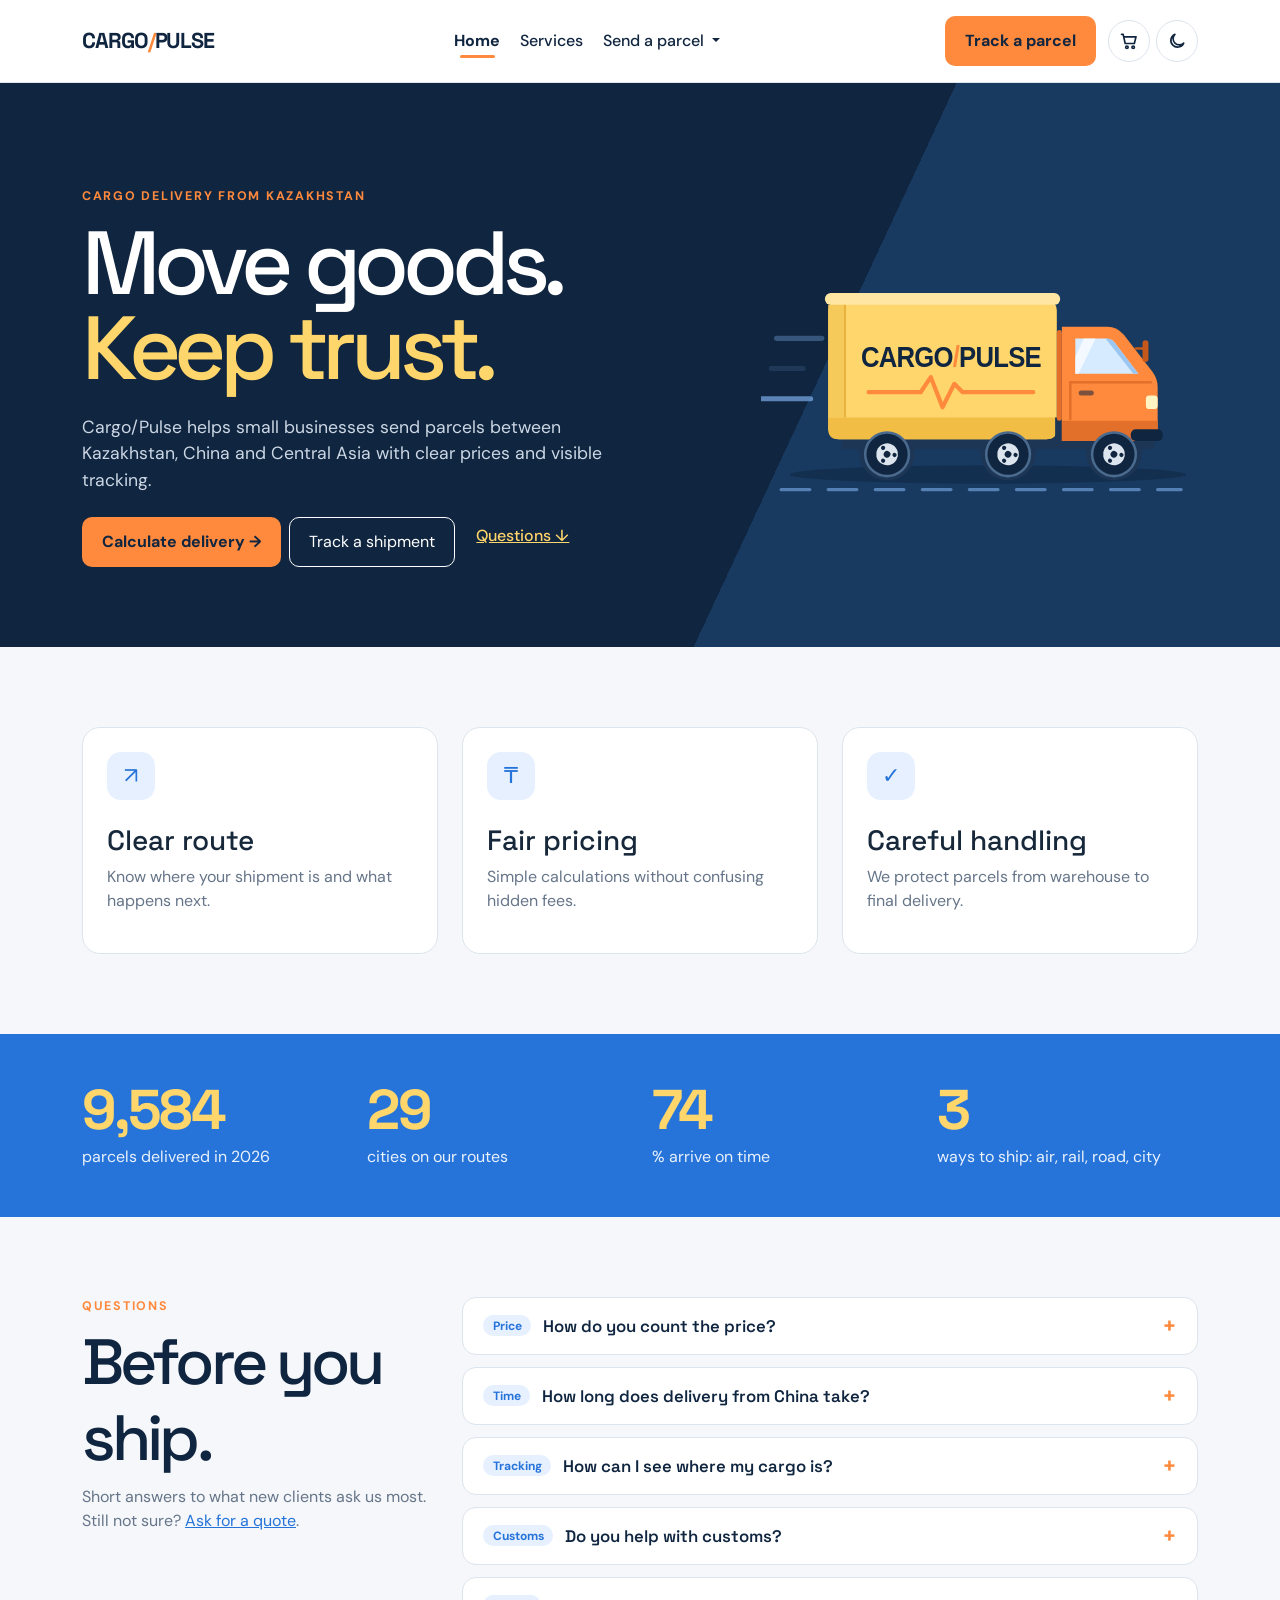
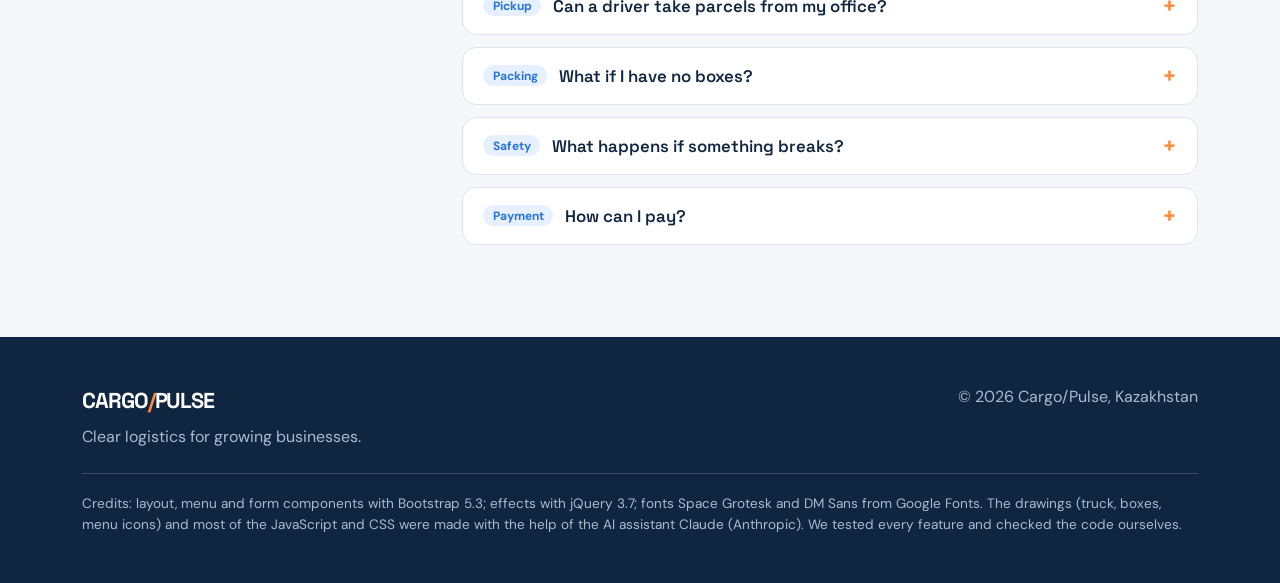
==== commit 787c9e02: "Use colour variables on Home, Services, Tracking and Quote for dark mode" ====
--- a/index.html
+++ b/index.html
@@ -171,7 +171,7 @@
                                 Clear route
                             </h2>
 
-                            <p class="text-secondary">
+                            <p class="muted">
                                 Know where your shipment is and what happens
                                 next.
                             </p>
@@ -188,7 +188,7 @@
                                 Fair pricing
                             </h2>
 
-                            <p class="text-secondary">
+                            <p class="muted">
                                 Simple calculations without confusing hidden
                                 fees.
                             </p>
@@ -205,7 +205,7 @@
                                 Careful handling
                             </h2>
 
-                            <p class="text-secondary">
+                            <p class="muted">
                                 We protect parcels from warehouse to final
                                 delivery.
                             </p>
@@ -259,7 +259,7 @@
                             Before you ship.
                         </h2>
 
-                        <p class="text-secondary">
+                        <p class="muted">
                             Short answers to what new clients ask us most.
                             Still not sure? <a href="quote.html">Ask for a quote</a>.
                         </p>
--- a/css/home.css
+++ b/css/home.css
@@ -10,7 +10,7 @@
 
 .stats {
     padding: 3rem 0;
-    color: var(--white);
+    color: var(--on-deep);
     background: var(--blue);
 }
 
@@ -34,7 +34,7 @@
 
 .stat-label {
     margin-top: 0.4rem;
-    color: #e6f0ff;
+    color: color-mix(in srgb, var(--on-deep) 90%, var(--blue));
 }
 
 .faq-item {
@@ -42,7 +42,7 @@
     overflow: hidden;
     border: 1px solid var(--line);
     border-radius: 14px;
-    background: var(--white);
+    background: var(--surface);
     transition: border-color 0.2s;
 }
 
@@ -62,7 +62,7 @@
     width: 100%;
     padding: 1rem 1.25rem;
     border: 0;
-    color: var(--navy);
+    color: var(--heading);
     background: none;
     font-family: 'Space Grotesk', sans-serif;
     font-weight: 600;
@@ -74,7 +74,7 @@
     padding: 0.2rem 0.6rem;
     border-radius: 999px;
     color: var(--blue);
-    background: #e6f0ff;
+    background: var(--soft-blue);
     font-family: 'DM Sans', sans-serif;
     font-size: 0.75rem;
     font-weight: 700;
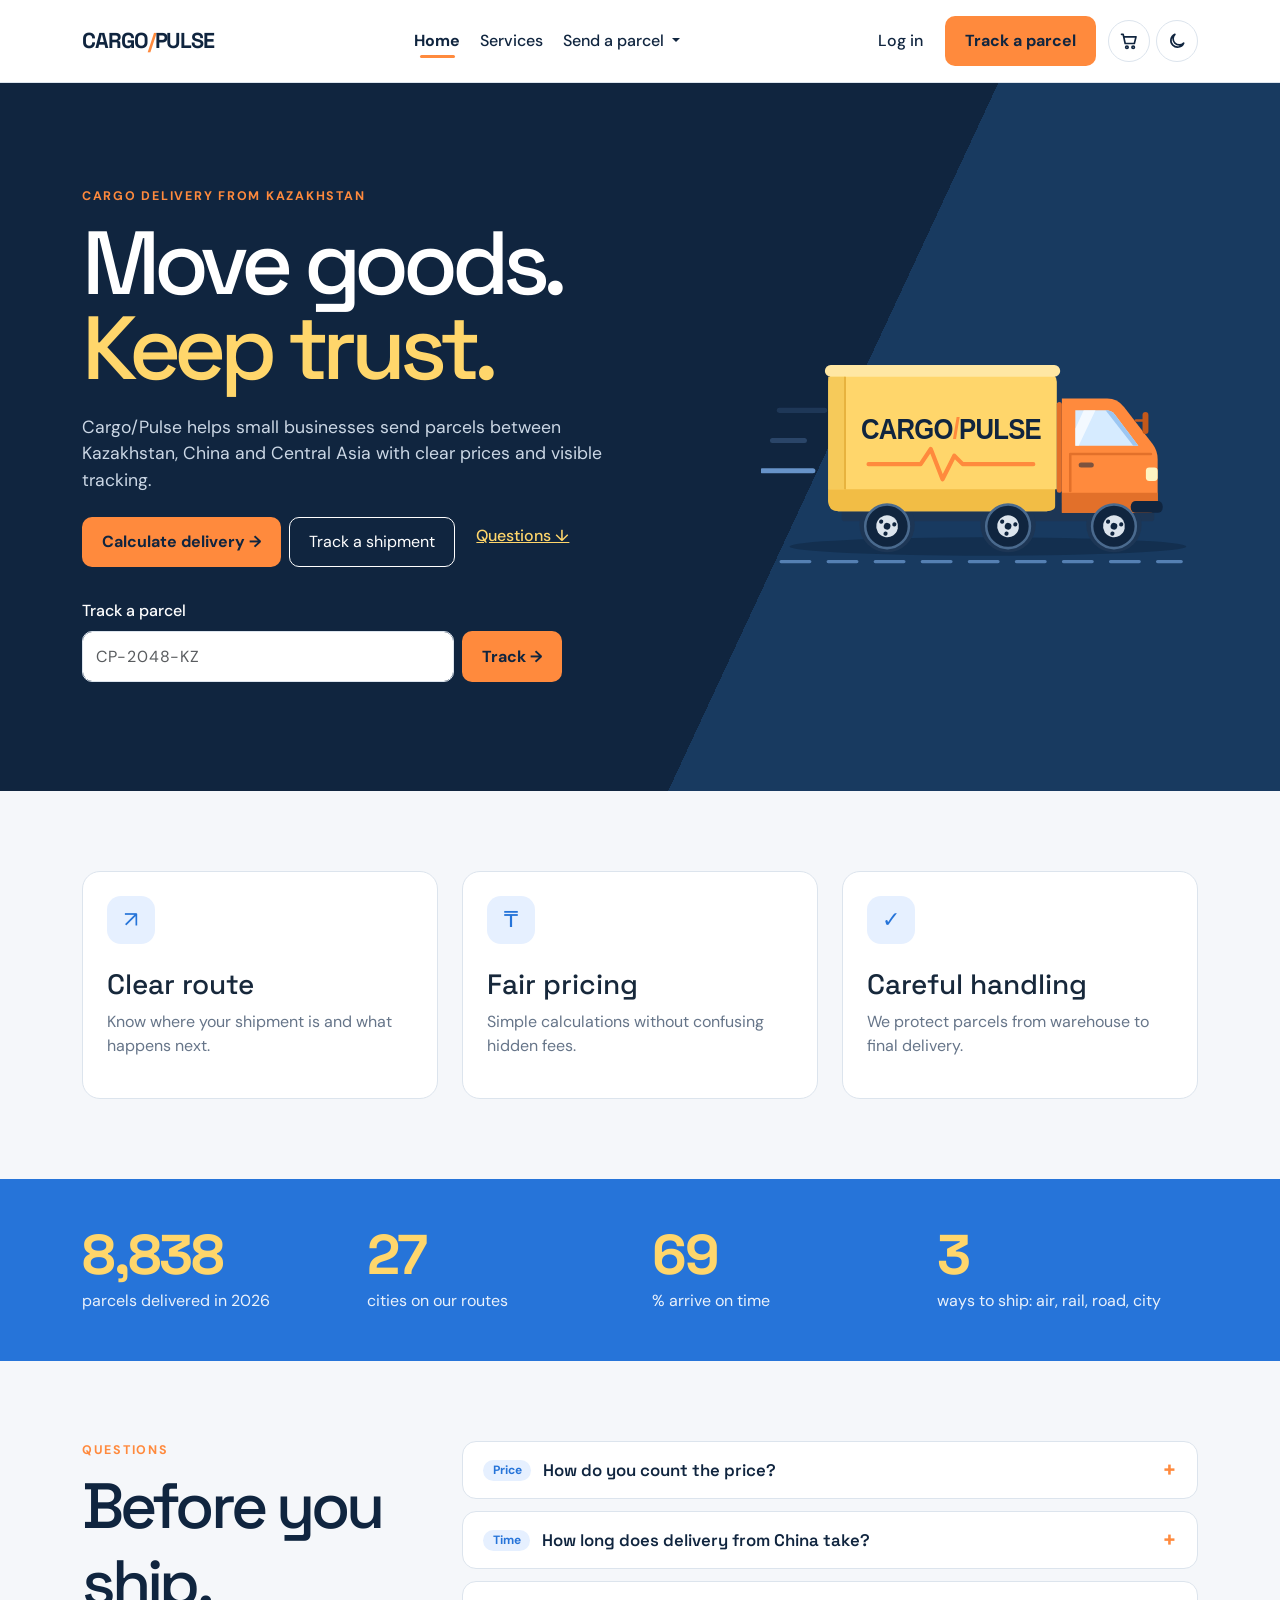
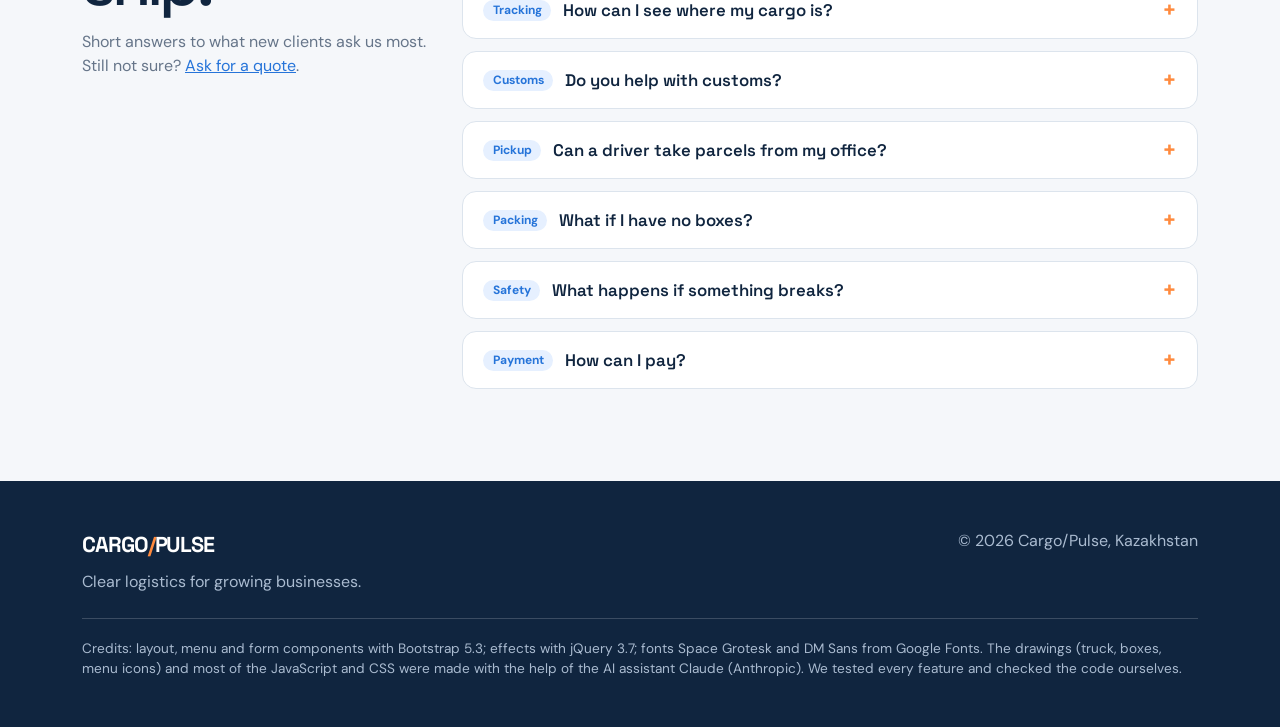
==== commit a54240c2: "Add a quick tracking box on Home and open the code from the link" ====
--- a/index.html
+++ b/index.html
@@ -95,6 +95,7 @@
                 </ul>
 
                 <div class="nav-actions">
+                    <a class="nav-link" id="accountLink" href="account.html">Log in</a>
                     <a class="btn btn-orange nav-cta" href="tracking.html">Track a parcel</a>
                 </div>
             </div>
@@ -140,6 +141,31 @@
                                 Questions ↓
                             </a>
                         </div>
+
+                        <form class="quick-track" id="quickTrack" action="tracking.html" method="get" novalidate>
+                            <label class="form-label" for="quickCode">
+                                Track a parcel
+                            </label>
+
+                            <div class="quick-track-row">
+                                <input
+                                    class="form-control"
+                                    type="text"
+                                    id="quickCode"
+                                    name="code"
+                                    placeholder="CP-2048-KZ"
+                                    autocomplete="off"
+                                    maxlength="20"
+                                    aria-describedby="quickCodeError"
+                                >
+
+                                <button class="btn btn-orange" type="submit">
+                                    Track →
+                                </button>
+                            </div>
+
+                            <div class="invalid-feedback d-block" id="quickCodeError"></div>
+                        </form>
                     </div>
 
                     <div class="col-lg-5">
@@ -308,6 +334,7 @@
     <script src="https://cdn.jsdelivr.net/npm/bootstrap@5.3.3/dist/js/bootstrap.bundle.min.js"></script>
     <script src="https://code.jquery.com/jquery-3.7.1.min.js"></script>
     <script src="js/main.js"></script>
+    <script src="js/account-nav.js"></script>
     <script src="js/home.js"></script>
 
 </body>
--- a/css/home.css
+++ b/css/home.css
@@ -6,6 +6,40 @@
 
 .hero-link:hover {
     color: var(--orange);
+}
+
+.quick-track {
+    max-width: 480px;
+    margin-top: 2rem;
+}
+
+.quick-track .form-label {
+    color: var(--on-deep);
+}
+
+.quick-track-row {
+    display: flex;
+    gap: 0.5rem;
+}
+
+.quick-track .form-control {
+    letter-spacing: 0.05em;
+    text-transform: uppercase;
+}
+
+.quick-track .btn-orange {
+    flex-shrink: 0;
+}
+
+.quick-track .form-control:focus-visible,
+.quick-track .btn:focus-visible {
+    outline-color: var(--yellow);
+}
+
+.quick-track .invalid-feedback {
+    min-height: 1.4rem;
+    margin-top: 0.4rem;
+    color: var(--orange-hover);
 }
 
 .stats {
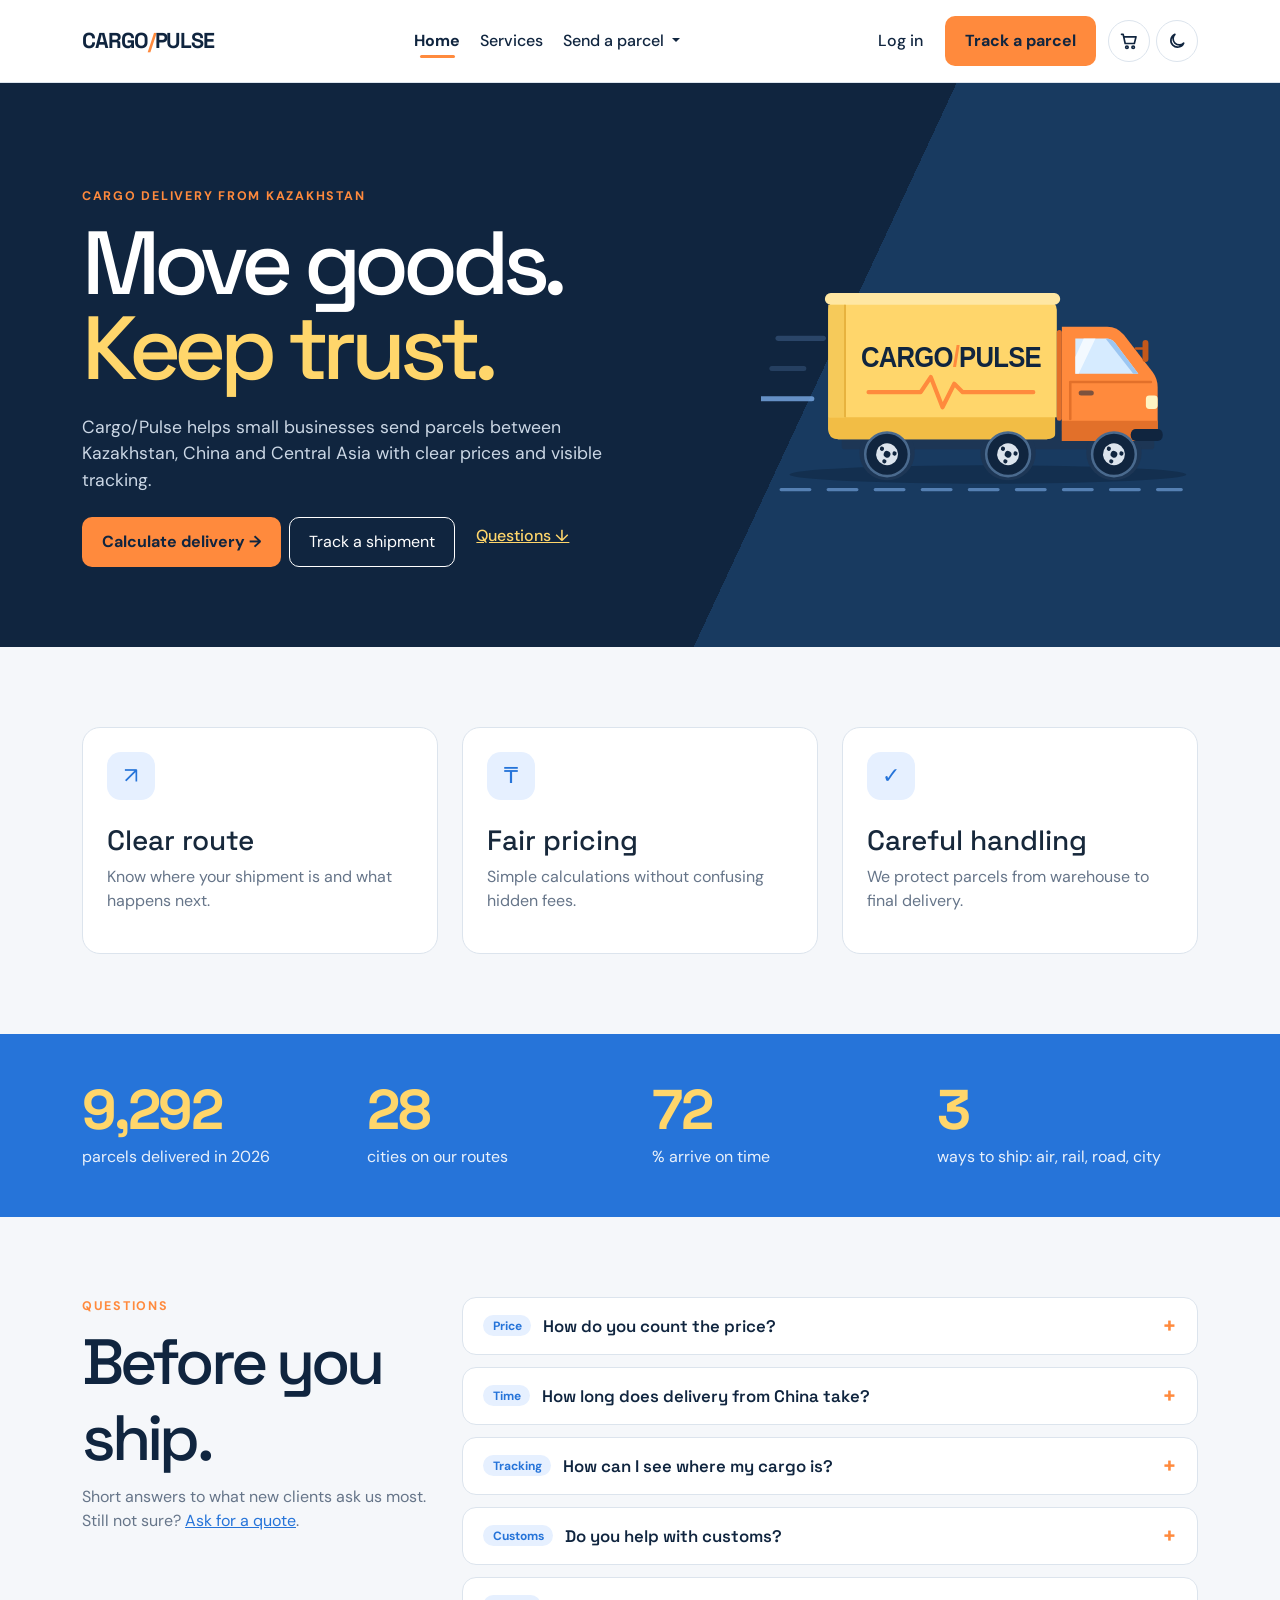
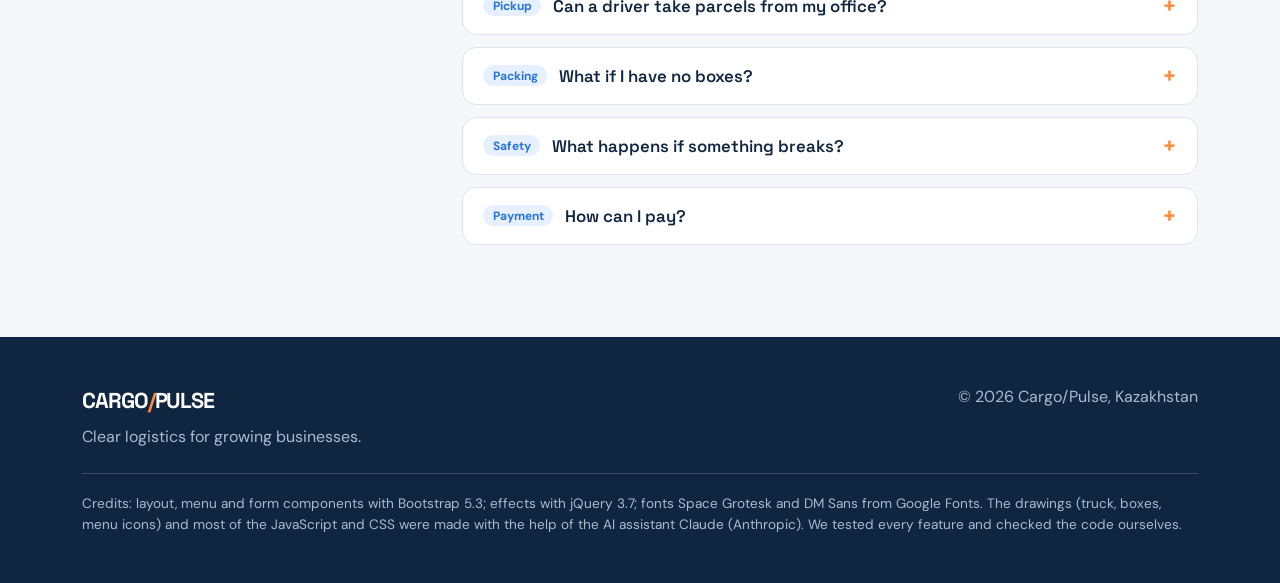
==== commit 21d6c144: "Show the user name in the menu when logged in" ====
--- a/index.html
+++ b/index.html
@@ -141,31 +141,6 @@
                                 Questions ↓
                             </a>
                         </div>
-
-                        <form class="quick-track" id="quickTrack" action="tracking.html" method="get" novalidate>
-                            <label class="form-label" for="quickCode">
-                                Track a parcel
-                            </label>
-
-                            <div class="quick-track-row">
-                                <input
-                                    class="form-control"
-                                    type="text"
-                                    id="quickCode"
-                                    name="code"
-                                    placeholder="CP-2048-KZ"
-                                    autocomplete="off"
-                                    maxlength="20"
-                                    aria-describedby="quickCodeError"
-                                >
-
-                                <button class="btn btn-orange" type="submit">
-                                    Track →
-                                </button>
-                            </div>
-
-                            <div class="invalid-feedback d-block" id="quickCodeError"></div>
-                        </form>
                     </div>
 
                     <div class="col-lg-5">
